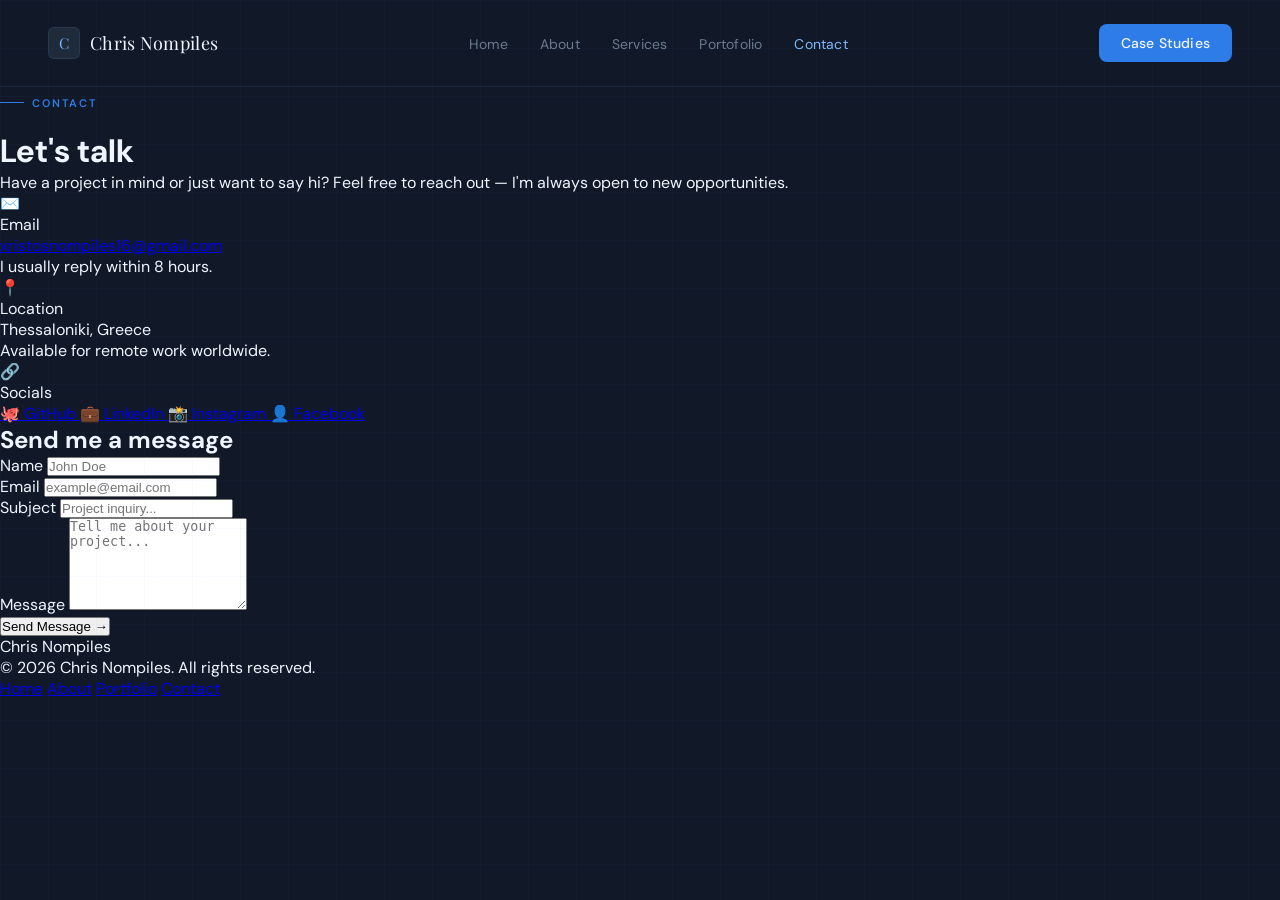
==== contact.html @ 43fa6426 "change div from info card to contact" ====
<!DOCTYPE html>
<html lang="en">
<head>
    <meta charset="UTF-8">
    <meta name="viewport" content="width=device-width, initial-scale=1.0">
    <title>Contact — Chris Nompiles</title>
    <link href="https://fonts.googleapis.com/css2?family=DM+Sans:wght@300;400;500;600&family=Playfair+Display:wght@700&display=swap" rel="stylesheet">
    <link rel="stylesheet" href="style.css">
    <link rel="stylesheet" href="contact.css">
</head>

<body>
    <!-- Navbar -->

    <nav>
        <div class="nav-logo">
            <div class="logo-mark">C</div>
            <span class="logo-text">Chris Nompiles</span>
        </div>
        <ul class="nav-links">
            <li><a href="index.html">Home</a></li>
            <li><a href="index.html#about">About</a></li>
            <li><a href="index.html#services">Services</a></li>
            <li><a href="index.html#portofolio">Portofolio</a></li>
            <li><a href="contact.html" class="active">Contact</a></li>
        </ul>
        <button class="nav-cta">Case Studies</button>
    </nav>

    <!-- Hero -->
    
    <div class="contact-hero">
        <div class="section-label">Contact</div>
        <h1>Let's <span>talk</span></h1>
        <p>Have a project in mind or just want to say hi? Feel free to reach out — I'm always open to new opportunities.</p>
    </div>

    <!-- Info Cards -->

    <div class="info-contact">
        <div class="info-icon">✉️</div>
        <div class="info-label">Email</div>
        <a href="mailto:xristosnompiles16@gmail.com" class="info-value">xristosnompiles16@gmail.com</a>
        <div class="info-sub">I usually reply within 8 hours.</div>
    </div>
    
    <div class="info-contact">
        <div class="info-icon">📍</div>
        <div class="info-label">Location</div>
        <div class="info-value" style="cursor: default;">Thessaloniki, Greece</div>
        <div class="info-sub">Available for remote work worldwide.</div>
    </div>

    <div class="info-contact">
            <div class="info-icon">🔗</div>
            <div class="info-label">Socials</div>
            <div class="socials-row">
                <a href="https://github.com/CNompiles" target="_blank" class="social-btn github">
                    <span class="social-icon">🐙</span>
                    <span class="social-label">GitHub</span>
                </a>
                <a href="https://www.linkedin.com/in/chris-nompiles/" target="_blank" class="social-btn linkedin">
                    <span class="social-icon">💼</span>
                    <span class="social-label">LinkedIn</span>
                </a>
                <a href="https://instagram.com/xristos_n21" target="_blank" class="social-btn instagram">
                    <span class="social-icon">📸</span>
                    <span class="social-label">Instagram</span>
                </a>
                <a href="https://www.facebook.com/profile.php?id=100079959027484" target="_blank" class="social-btn facebook">
                    <span class="social-icon">👤</span>
                    <span class="social-label">Facebook</span>
                </a>
            </div>
        </div>
    </div>

    <!-- Form -->
    
    <div class="contact-form-section">
        <h2>Send me a <span>message</span></h2>
        <form class="contact-form" action="https://formspree.io/f/xristosnompiles16@gmail.com" method="POST">
            <div class="form-row">
                <div class="form-group">
                    <label>Name</label>
                    <input type="text" name="name" placeholder="John Doe" required>
                </div>
                <div class="form-group">
                    <label>Email</label>
                    <input type="email" name="email" placeholder="example@email.com" required>
                </div>
            </div>
            <div class="form-group">
                <label>Subject</label>
                <input type="text" name="subject" placeholder="Project inquiry...">
            </div>
            <div class="form-group">
                <label>Message</label>
                <textarea name="message" rows="6" placeholder="Tell me about your project..." required></textarea>
            </div>
            <button type="submit" class="btn-submit">Send Message →</button>
        </form>
    </div>

    <!-- Footer -->

    <footer>
        <div class="footer-logo">Chris <span>Nompiles</span></div>
        <div class="footer-copy">© 2026 Chris Nompiles. All rights reserved.</div>
        <div class="footer-links">
            <a href="index.html">Home</a>
            <a href="index.html#about">About</a>
            <a href="index.html#portofolio">Portfolio</a>
            <a href="contact.html">Contact</a>
        </div>
    </footer>

    <!-- script js -->
    <script src="tawk.js"></script>
</body>
</html>
---- style.css ----
/* css variables */

:root {
    --bg-primary: #111827;
    --bg-secondary: #1F2A3A;
    --bg-card: #162032;
    --accent: #2E7CE8;
    --accent-light: #7CB9FF;
    --text-primary: #F0F6FF;
    --text-muted: #6B7A90;
    --text-mid: #A8BCCF;
}

/* reset and base */

*, *::before, *::after {
    margin: 0;
    padding: 0;
    box-sizing: border-box;
}

/* body */

body {
    background: var(--bg-primary);
    color: var(--text-primary);
    font-family: 'DM Sans', sans-serif;
    min-height: 100vh;
    overflow-x: hidden;
}

/*  Subtle grid background */

body::before {
    content: "";
    position: fixed;
    inset: 0;
    background-image: 
        linear-gradient(to right, rgba(46, 124, 232, 0.04) 1px, transparent 1px),
        linear-gradient(to bottom, rgba(46, 124, 232, 0.04) 1px, transparent 1px);
    background-size: 48px 48px;
    pointer-events: none;
    z-index: 0;
}

/* nav */

nav {
    position: relative;
    z-index: 10;
    display: flex;
    align-items: center;
    justify-content: space-between;
    padding: 24px 48px;
    border-bottom: 0.5px solid rgba(124, 185, 255, 0.1);
}

.nav-logo {
    display: flex;
    align-items: center;
    gap: 10px;
}

.logo-mark {
    width: 32px;
    height: 32px;
    background: var(--bg-secondary);
    border: 0.5px solid rgba(124, 185, 255, 0.1);
    border-radius: 6px;
    display: flex;
    align-items: center;
    justify-content: center;
    font-family: 'Playfair Display', serif;
    font-size: 15px;
    color: var(--accent-light);
}

.logo-text {
    font-family: 'Playfair Display', serif;
    font-size: 18px;
    color: var(--text-primary);
    letter-spacing: 0.3px;
}

.nav-links {
    display: flex;
    align-items: center;
    gap: 32px;
    list-style: none;
}

.nav-links a {
    text-decoration: none;
    font-size: 14px;
    color: var(--text-muted);
    transition: color 0.2;
    letter-spacing: 0.2px;
}

.nav-links a.active {color: var(--accent-light);}
.nav-links a:hover {color: var(--text-mid);}

.nav-cta {
    background: var(--accent);
    color: var(--text-primary);
    border: none;
    padding: 10px 22px;
    border-radius: 8px;
    font-family: 'DM Sans', sans-serif;
    font-size: 14px;
    font-weight: 500;
    cursor: pointer;
    transition: background 0.2s, transform 0.15s;
    letter-spacing: 0.2px;
}

.nav-cta:hover {
    background: #3E8CF5;
    transform: translateY(-1px);
}

/* hero */

.hero {
    position: relative;
    z-index: 1;
    display: grid;
    grid-template-columns: 1fr 1fr;
    align-items: center;
    min-height: calc(100vh - 80px);
    padding: 0 48px;
    gap: 40px;
}

 /* Glow blob behind avatar */

.hero::after {
    content: "";
    position: absolute;
    right: 10%;
    top: 50%;
    transform: translateY(-50%);
    width: 420px;
    height: 420px;
    background: radial-gradient(circle, rgba(46, 124, 232, 0.14) 0%, transparent 70%);
    pointer-events: none;
    border-radius: 50%;
}

.hero-left {
    padding: 60px 0;
}

/* hero tag */

.hero-tag {
    display: inline-flex;
    align-items: center;
    gap: 8px;
    padding: 6px 14px;
    background: rgba(46, 124, 232, 0.12);
    border: 0.5px solid rgba(124, 185, 255, 0.25);
    border-radius: 20px;
    font-size: 12px;
    color: var(--accent-light);
    letter-spacing: 0.3px;
    margin-bottom: 28px;
    animation: fadeUp 0.6s ease both;
}

.hero-tag::before {
    content: "";
    width: 6px;
    height: 6px;
    border-radius: 50%;
    background: var(--accent-light);
    box-shadow: 0 0 6px var(--accent-light);
    animation: pulse 1.5s ease infinite;
}

/* hero text */

.hero-greeting {
    font-size: 15px;
    color: var(--text-muted);
    margin-bottom: 8px;
    font-weight: 400;
    animation: fadeUp 0.6s 0.1s ease both;
}

.hero-name {
    font-family: 'Playfair Display', serif;
    font-size: clamp(42px, 5vw, 68px);
    font-weight: 700;
    line-height: 1.1;
    color: var(--text-primary);
    letter-spacing: -1px;
    margin-bottom: 18px;
    animation: fadeUp 0.6s 0.2s ease both;
}

.hero-name span {
    color: var(--accent-light);
}

.hero-role {
    display: flex;
    align-items: center;
    gap: 10px;
    font-size: 13px;
    font-weight: 600;
    letter-spacing: 1.5px;
    text-transform: uppercase;
    color: var(--accent);
    margin-bottom: 20px;
    animation: fadeUp 0.6s 0.3s ease both;
}

.role-divider {
    width: 1px;
    height: 14px;
    background: var(--accent);
    opacity: 0.5;
}

.hero-desc {
    font-size: 15px;
    line-height: 1.7;
    color: var(--text-mid);
    max-width: 400px;
    margin-bottom: 36px;
    animation: fadeUp 0.6s 0.35s ease both;
}

/* Buttons */

.hero-buttons {
    display: flex;
    align-items: center;
    gap: 16px;
    animation: fadeUp 0.6s 0.45s ease both;
}

.btn-primary {
    background: var(--accent);
    color: var(--text-primary);
    border: none;
    padding: 13px 28px;
    border-radius: 8px;
    font-family: 'DM Sans', sans-serif;
    font-size: 14px;
    font-weight: 500;
    cursor: pointer;
    transition: background 0.2s, transform 0.15s;
    letter-spacing: 0.2px;
}

.btn-primary:hover {
    background: #3E8CF5;
    transform: translateY(-1px);
}

.btn-secondary {
    background: transparent;
    color: var(--text-mid);
    border: 0.5px solid rgba(124, 185, 255, 0.2);
    padding: 13px 24px;
    border-radius: 8px;
    font-family: 'DM Sans', sans-serif;
    font-size: 14px;
    font-weight: 400;
    cursor: pointer;
    transition: background 0.2s, color 0.2s;
}

.btn-ghost {
    background: transparent;
    color: var(--text-mid);
    border: 0.5px solid rgba(124,185,255,0.2);
    padding: 13px 24px;
    border-radius: 8px;
    font-family: 'DM Sans', sans-serif;
    font-size: 14px;
    font-weight: 400;
    cursor: pointer;
    transition: border-color 0.2s, color 0.2s;
}


.btn-ghost:hover {
    background: rgba(124, 185, 255, 0.5);
    color: var(--text-primary);
}

/* stats */

.hero-stats {
    display: flex;
    gap: 28px;
    margin-top: 44px;
    padding-top: 28px;
    border-top: 0.5px solid rgba(124, 185, 255, 0.1);
    animation: fadeUp 0.6s 0.55s ease both;
}

.stat-item {
    display: flex;
    flex-direction: column;
    gap: 3px;
}

.stat-num {
    font-family: 'Playfair Display', serif;
    font-size: 26px;
    font-weight: 700;
    color: var(--text-primary);
}

.stat-label {
    font-size: 11px;
    color: var(--text-muted);
    letter-spacing: 0.5px;
}

/* Avatar card */

.hero-right {
    display: flex;
    justify-content: center;
    align-items: center;
    position: relative;
    z-index: 2;
    animation: fadeUp 0.7s 0.2s ease both;
}

.avatar-frame {
    position: relative;
    width: 340px;
    height: 380px;
}

.avatar-bg {
    position: absolute;
    inset: 0;
    background: var(--bg-card);
    border: 0.5px solid rgba(124, 185, 255, 0.15);
    border-radius: 20px;
}

.avatar-bg::before {
    content: '';
    position: absolute;
    top: -1px;
    left: 24px;
    right: 24px;
    height: 2px;
    background: linear-gradient(90deg, transparent, var(--accent), transparent);
    border-radius: 2px;
}

.avatar-placeholder {
    position: absolute;
    inset: 0;
    display: flex;
    flex-direction: column;
    align-items: center;
    justify-content: center;
    gap: 16px;
}

.avatar-circle {
    width: 120px;
    height: 120px;
    border-radius: 50%;
    background: linear-gradient(135deg, var(--bg-secondary), #253550);
    border: 2px solid rgba(124, 185, 255, 0.2);
    display: flex;
    align-items: center;
    justify-content: center;
    font-family: 'Playfair Display', serif;
    font-size: 36px;
    font-weight: 700;
    color: var(--accent-light);
}

.avatar-img {
    width: 200px;
    height: 260px;
    object-fit: cover;
    border-radius: 12px;
}

.avatar-label {
    font-size: 13px;
    color: var(--text-muted);
    font-style: italic;
}

/* Floating badges */

.badge-float {
    position: absolute;
    bottom: -16px;
    left: -20px;
    background: var(--bg-secondary);
    border: 0.5px solid rgba(124, 185, 255, 0.2);
    border-radius: 10px;
    padding: 10px 14px;
    display: flex;
    align-items: center;
    gap: 8px;
    box-shadow: 0 8px 24px rgba(0, 0, 0, 0.3);
}

.badge-icon {
    width: 30px;
    height: 30px;
    background: rgba(46, 124, 232, 0.15);
    border-radius: 6px;
    display: flex;
    align-items: center;
    justify-content: center;
    font-size: 14px;
}

.badge-text {
    display: flex;
    flex-direction: column;
    gap: 1px;
}

.badge-title {
    font-size: 12px;
    font-weight: 500;
    color: var(--text-primary);
}

.badge-sub {
    font-size: 10px;
    color: var(--text-muted);
}

.badge-float2 {
    position: absolute;
    top: 20px;
    right: -24px;
    background: var(--bg-secondary);
    border: 0.5px solid rgba(124, 185, 255, 0.2);
    border-radius: 10px;
    padding: 8px 12px;
    display: flex;
    align-items: center;
    gap: 6px;
    box-shadow: 0 8px 24px rgba(0, 0, 0, 0.3);
}

.dot-green {
    width: 7px;
    height: 7px;
    border-radius: 50%;
    background: #4ade80;
    box-shadow: 0 0 6px #4ade80;
}

.available-text {
    font-size: 11px;
    color: var(--text-mid);
}

/* Animations */

@keyframes fadeUp {
    from {
        opacity: 0;
        transform: translateY(16px);
}
    to {
        opacity: 1;
        transform: translateY(0);
    }
}

@keyframes pulse {
    0%, 100% { opacity: 1; }
    50%       { opacity: 0.4; }
}

/* About Section */

.about {
    position: relative;
    z-index: 1;
    padding: 100px 48px;
    display: grid;
    grid-template-columns: 1fr 1fr;
    gap: 80px;
    align-items: start;
    border-top: 0.5px solid rgba(124, 185, 255, 0.08);
}

.section-label {
    display: inline-flex;
    align-items: center;
    gap: 8px;
    font-size: 11px;
    font-weight: 600;
    letter-spacing: 2px;
    text-transform: uppercase;
    color: var(--accent);
    margin-bottom: 20px;
}

.section-label::before {
    content: "";
    width: 24px;
    height: 1px;
    background: var(--accent);
}

.about-left h2 {
    font-family: 'Playfair Display', serif;
    font-size: clamp(32px, 4vw, 48px);
    line-height: 1.15;
    letter-spacing: -0.5px;
    margin-bottom: 24px;
    color: var(--text-primary);
}

.about-left h2 span {
    color: var(--accent-light);
}

.about-left p {
    font-size: 15px;
    line-height: 1.8;
    color: var(--text-mid);
    margin-bottom: 16px;
    max-width: 460px;
}

.about-tags {
    display: flex;
    flex-wrap: wrap;
    gap: 8px;
    margin-top: 28px;
}

.tag {
    padding: 5px 12px;
    background: rgba(46, 124, 232, 0.1);
    border: 0.5px solid rgba(124, 185, 255, 0.2);
    border-radius: 20px;
    font-size: 12px;
    color: var(--accent-light);
    letter-spacing: 0.3px;
}

.skills-title {
    font-size: 13px;
    font-weight: 600;
    color: var(--text-primary);
    letter-spacing: 0.5px;
    margin-bottom: 20px;
    text-transform: uppercase;
}

.skill-group {
    margin-bottom: 28px;
}

.skill-group-label {
    font-size: 11px;
    color: var(--text-muted);
    letter-spacing: 1px;
    text-transform: uppercase;
    margin-bottom: 10px;
}

.skill-chips {
    display: flex;
    flex-wrap: wrap;
    gap: 8px;
}

.skill-chip {
    display: flex;
    align-items: center;
    gap: 6px;
    padding: 7px 13px;
    background: var(--bg-card);
    border: 0.5px solid rgba(124, 185, 255, 0.12);
    border-radius: 8px;
    font-size: 13px;
    color: var(--text-mid);
    font-weight: 500;
    transition: border-color 0.2s, color 0.2s;
}

.skill-chip:hover {
    border-color: rgba(124, 185, 255, 0.35);
    color: var(--text-primary);
}

.skill-dot {
    width: 5px;
    height: 5px;
    border-radius: 50%;
    background: var(--accent-light);
    opacity: 0.6;
}

/* Education card */

.edu-card {
    margin-top: 32px;
    padding: 18px 20px;
    background: var(--bg-card);
    border: 0.5px solid rgba(124, 185, 255, 0.15);
    border-radius: 12px;
    display: flex;
    gap: 16px;
    align-items: flex-start;
}

.edu-icon {
    width: 38px;
    height: 38px;
    background: rgba(46, 124, 232, 0.12);
    border-radius: 8px;
    display: flex;
    align-items: center;
    justify-content: center;
    font-size: 16px;
    flex-shrink: 0;
}

.edu-title {
    font-size: 14px;
    font-weight: 500;
    color: var(--text-primary);
    margin-bottom: 3px;
}

.edu-sub {
    font-size: 12px;
    color: var(--text-muted);
}

/* Portfolio Section */

.portofolio {
    position: relative;
    z-index: 1;
    padding: 100px 48px;
    border-top: 0.5px solid rgba(124, 185, 255, 0.08);
}

.portofolio-header {
    display: flex;
    align-items: flex-end;
    justify-content: space-between;
    margin-bottom: 48px;
}

.portofolio-header h2 {
    font-family: 'Playfair Display', serif;
    font-size: clamp(32px, 4vw, 48px);
    letter-spacing: -0.5px;
    line-height: 1.1;
}

.portofolio-header h2 span {
    color: var(--accent-light);
}

.portofolio-grid {
    display: grid;
    grid-template-columns: repeat(4, 1fr);
    gap: 20px;
}

/* Project Cards */

.project-card {
    background: var(--bg-card);
    border: 0.5px solid rgba(124, 185, 255, 0.12);
    border-radius: 16px;
    overflow: hidden;
    transition: transform 0.2s, box-shadow 0.2s;
    cursor: pointer;
}

.project-card:hover {
    border-color: rgba(124, 185, 255, 0.35);
    transform: translateY(-3px);
}

.project-thumb {
    height: 160px;
    position: relative;
    display: flex;
    align-items: center;
    justify-content: center;
}

.project-thumb.c1 { background: linear-gradient(135deg, #1a2a4a, #1e3a6a);}
.project-thumb.c2 { background: linear-gradient(135deg, #1a2a3a, #2a1a4a);}
.project-thumb.c3 { background: linear-gradient(135deg, #1a3a2a, #1a4a3a);}
.project-thumb.c4 { background: linear-gradient(135deg, #3a1a4a, #4a2a1a);}
.project-thumb.c5 { background: linear-gradient(135deg, #ac2c2c, #2e5eb0);}

.thumb-icon {
    font-size: 40px;
    opacity: 0.4;
}

.project-thumb-overlay {
    position: absolute;
    inset: 0;
    background: linear-gradient(to top, var(--bg-card), transparent);
}

.project-info {
    padding: 18px 20px;
}

.project-tags  {
    display: flex;
    gap: 6px;
    flex-wrap: wrap;
    margin-bottom: 10px;
}

.project-tag {
    font-size: 10px;
    padding: 2px 8px;
    background: rgba(46, 124, 232, 0.1);
    border: 0.5px solid rgba(124, 185, 255, 0.2);
    border-radius: 20px;
    color: var(--accent-light);
    letter-spacing: 0.3px;
}

.project-title {
    font-size: 16px;
    font-weight: 600;
    color: var(--text-primary);
    margin-bottom: 6px;
    letter-spacing: -0.2px;
}

.project-desc {
    font-size: 13px;
    color: var(--text-muted);
    line-height: 1.6;
    margin-bottom: 14px;
}

.project-links {
    display: flex;
    gap: 10px;
}

.project-link {
    font-size: 12px;
    color: var(--accent-light);
    text-decoration: none;
    font-weight: 500;
    display: flex;
    align-items: center;
    gap: 4px;
    transition: color 0.2s;
}

.project-link:hover {
    opacity: 0.7;
}

.project-link.secondary {
    color: var(--text-muted);
}
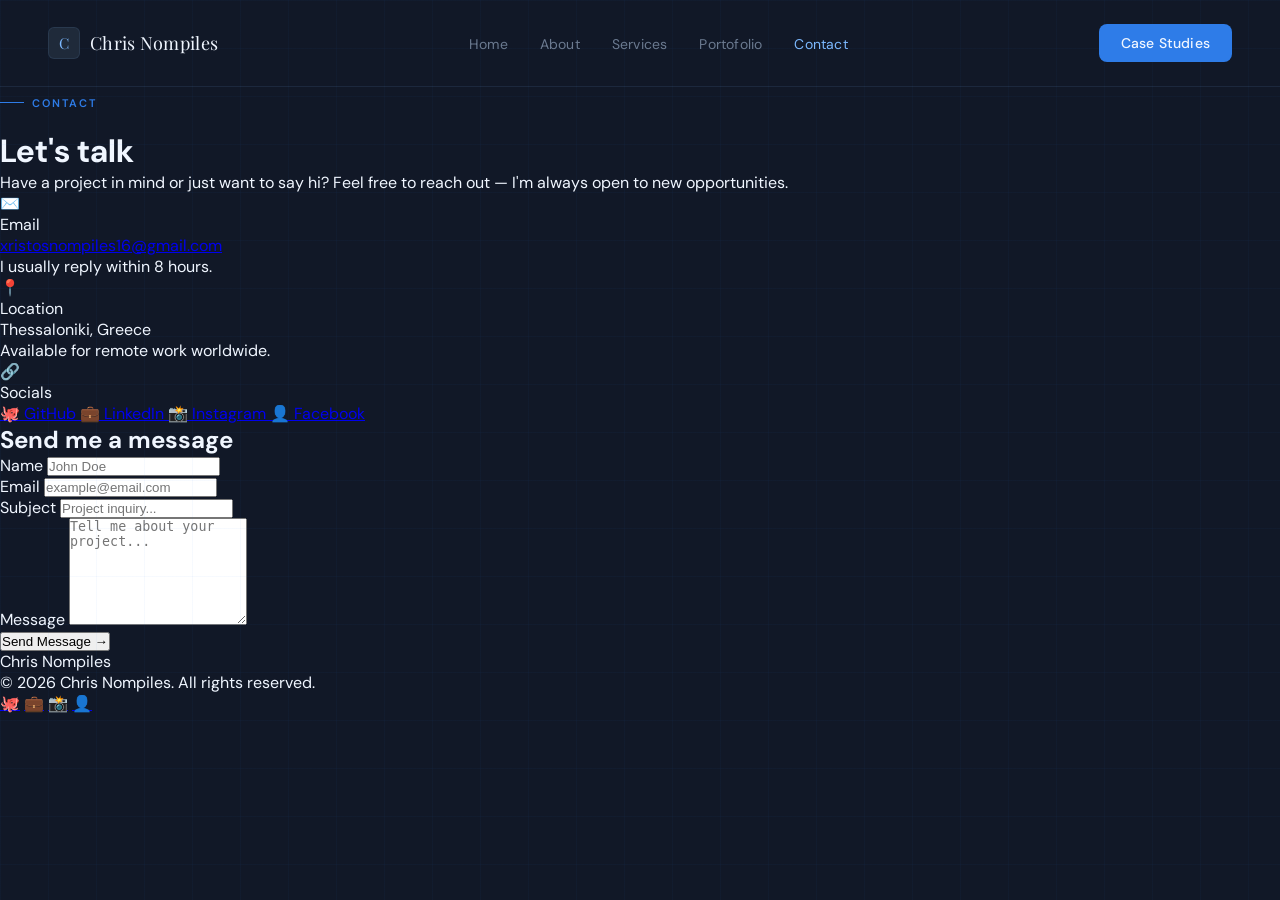
==== commit 137bbeeb: "change form and footer links" ====
--- a/contact.html
+++ b/contact.html
@@ -35,71 +35,76 @@
         <p>Have a project in mind or just want to say hi? Feel free to reach out — I'm always open to new opportunities.</p>
     </div>
 
-    <!-- Info Cards -->
+    <!-- Main: left info + right form -->
+    
+    <div class="contact-main">
 
-    <div class="info-contact">
-        <div class="info-icon">✉️</div>
-        <div class="info-label">Email</div>
-        <a href="mailto:xristosnompiles16@gmail.com" class="info-value">xristosnompiles16@gmail.com</a>
-        <div class="info-sub">I usually reply within 8 hours.</div>
-    </div>
-    
-    <div class="info-contact">
-        <div class="info-icon">📍</div>
-        <div class="info-label">Location</div>
-        <div class="info-value" style="cursor: default;">Thessaloniki, Greece</div>
-        <div class="info-sub">Available for remote work worldwide.</div>
-    </div>
+        <!-- Left -->
+        <div class="contact-left">
 
-    <div class="info-contact">
-            <div class="info-icon">🔗</div>
-            <div class="info-label">Socials</div>
-            <div class="socials-row">
-                <a href="https://github.com/CNompiles" target="_blank" class="social-btn github">
-                    <span class="social-icon">🐙</span>
-                    <span class="social-label">GitHub</span>
-                </a>
-                <a href="https://www.linkedin.com/in/chris-nompiles/" target="_blank" class="social-btn linkedin">
-                    <span class="social-icon">💼</span>
-                    <span class="social-label">LinkedIn</span>
-                </a>
-                <a href="https://instagram.com/xristos_n21" target="_blank" class="social-btn instagram">
-                    <span class="social-icon">📸</span>
-                    <span class="social-label">Instagram</span>
-                </a>
-                <a href="https://www.facebook.com/profile.php?id=100079959027484" target="_blank" class="social-btn facebook">
-                    <span class="social-icon">👤</span>
-                    <span class="social-label">Facebook</span>
-                </a>
+            <div class="info-card">
+                <div class="info-icon">✉️</div>
+                <div class="info-label">Email</div>
+                <a href="mailto:xristosnompiles16@gmail.com" class="info-value">xristosnompiles16@gmail.com</a>
+                <div class="info-sub">I usually reply within 8 hours.</div>
+            </div>
+
+            <div class="info-card">
+                <div class="info-icon">📍</div>
+                <div class="info-label">Location</div>
+                <div class="info-value" style="cursor: default;">Thessaloniki, Greece</div>
+                <div class="info-sub">Available for remote work worldwide.</div>
+            </div>
+
+            <div class="info-card">
+                <div class="info-icon">🔗</div>
+                <div class="info-label">Socials</div>
+                <div class="socials-row">
+                    <a href="https://github.com/CNompiles" target="_blank" class="social-btn github">
+                        <span class="social-icon">🐙</span>
+                        <span class="social-label">GitHub</span>
+                    </a>
+                    <a href="https://www.linkedin.com/in/chris-nompiles/" target="_blank" class="social-btn linkedin">
+                        <span class="social-icon">💼</span>
+                        <span class="social-label">LinkedIn</span>
+                    </a>
+                    <a href="https://instagram.com/xristos_n21" target="_blank" class="social-btn instagram">
+                        <span class="social-icon">📸</span>
+                        <span class="social-label">Instagram</span>
+                    </a>
+                    <a href="https://www.facebook.com/profile.php?id=100079959027484" target="_blank" class="social-btn facebook">
+                        <span class="social-icon">👤</span>
+                        <span class="social-label">Facebook</span>
+                    </a>
+                </div>
             </div>
         </div>
-    </div>
 
-    <!-- Form -->
-    
-    <div class="contact-form-section">
-        <h2>Send me a <span>message</span></h2>
-        <form class="contact-form" action="https://formspree.io/f/xristosnompiles16@gmail.com" method="POST">
-            <div class="form-row">
-                <div class="form-group">
-                    <label>Name</label>
-                    <input type="text" name="name" placeholder="John Doe" required>
+        <!-- Right -->
+        <div class="contact-right">
+            <h2>Send me a <span>message</span></h2>
+            <form class="contact-form" action="https://formspree.io/f/xristosnompiles16@gmail.com" method="POST">
+                <div class="form-row">
+                    <div class="form-group">
+                        <label>Name</label>
+                        <input type="text" name="name" placeholder="John Doe" required>
+                    </div>
+                    <div class="form-group">
+                        <label>Email</label>
+                        <input type="email" name="email" placeholder="example@email.com" required>
+                    </div>
                 </div>
                 <div class="form-group">
-                    <label>Email</label>
-                    <input type="email" name="email" placeholder="example@email.com" required>
+                    <label>Subject</label>
+                    <input type="text" name="subject" placeholder="Project inquiry...">
                 </div>
-            </div>
-            <div class="form-group">
-                <label>Subject</label>
-                <input type="text" name="subject" placeholder="Project inquiry...">
-            </div>
-            <div class="form-group">
-                <label>Message</label>
-                <textarea name="message" rows="6" placeholder="Tell me about your project..." required></textarea>
-            </div>
-            <button type="submit" class="btn-submit">Send Message →</button>
-        </form>
+                <div class="form-group">
+                    <label>Message</label>
+                    <textarea name="message" rows="7" placeholder="Tell me about your project..." required></textarea>
+                </div>
+                <button type="submit" class="btn-submit">Send Message →</button>
+            </form>
+        </div>
     </div>
 
     <!-- Footer -->
@@ -107,11 +112,11 @@
     <footer>
         <div class="footer-logo">Chris <span>Nompiles</span></div>
         <div class="footer-copy">© 2026 Chris Nompiles. All rights reserved.</div>
-        <div class="footer-links">
-            <a href="index.html">Home</a>
-            <a href="index.html#about">About</a>
-            <a href="index.html#portofolio">Portfolio</a>
-            <a href="contact.html">Contact</a>
+        <div class="footer-socials">
+            <a href="https://github.com/CNompiles" target="_blank" class="footer-social-btn github">🐙</a>
+            <a href="https://www.linkedin.com/in/chris-nompiles/" target="_blank" class="footer-social-btn linkedin">💼</a>
+            <a href="https://instagram.com/xristos_n21" target="_blank" class="footer-social-btn instagram">📸</a>
+            <a href="https://www.facebook.com/profile.php?id=100079959027484" target="_blank" class="footer-social-btn facebook">👤</a>
         </div>
     </footer>
 
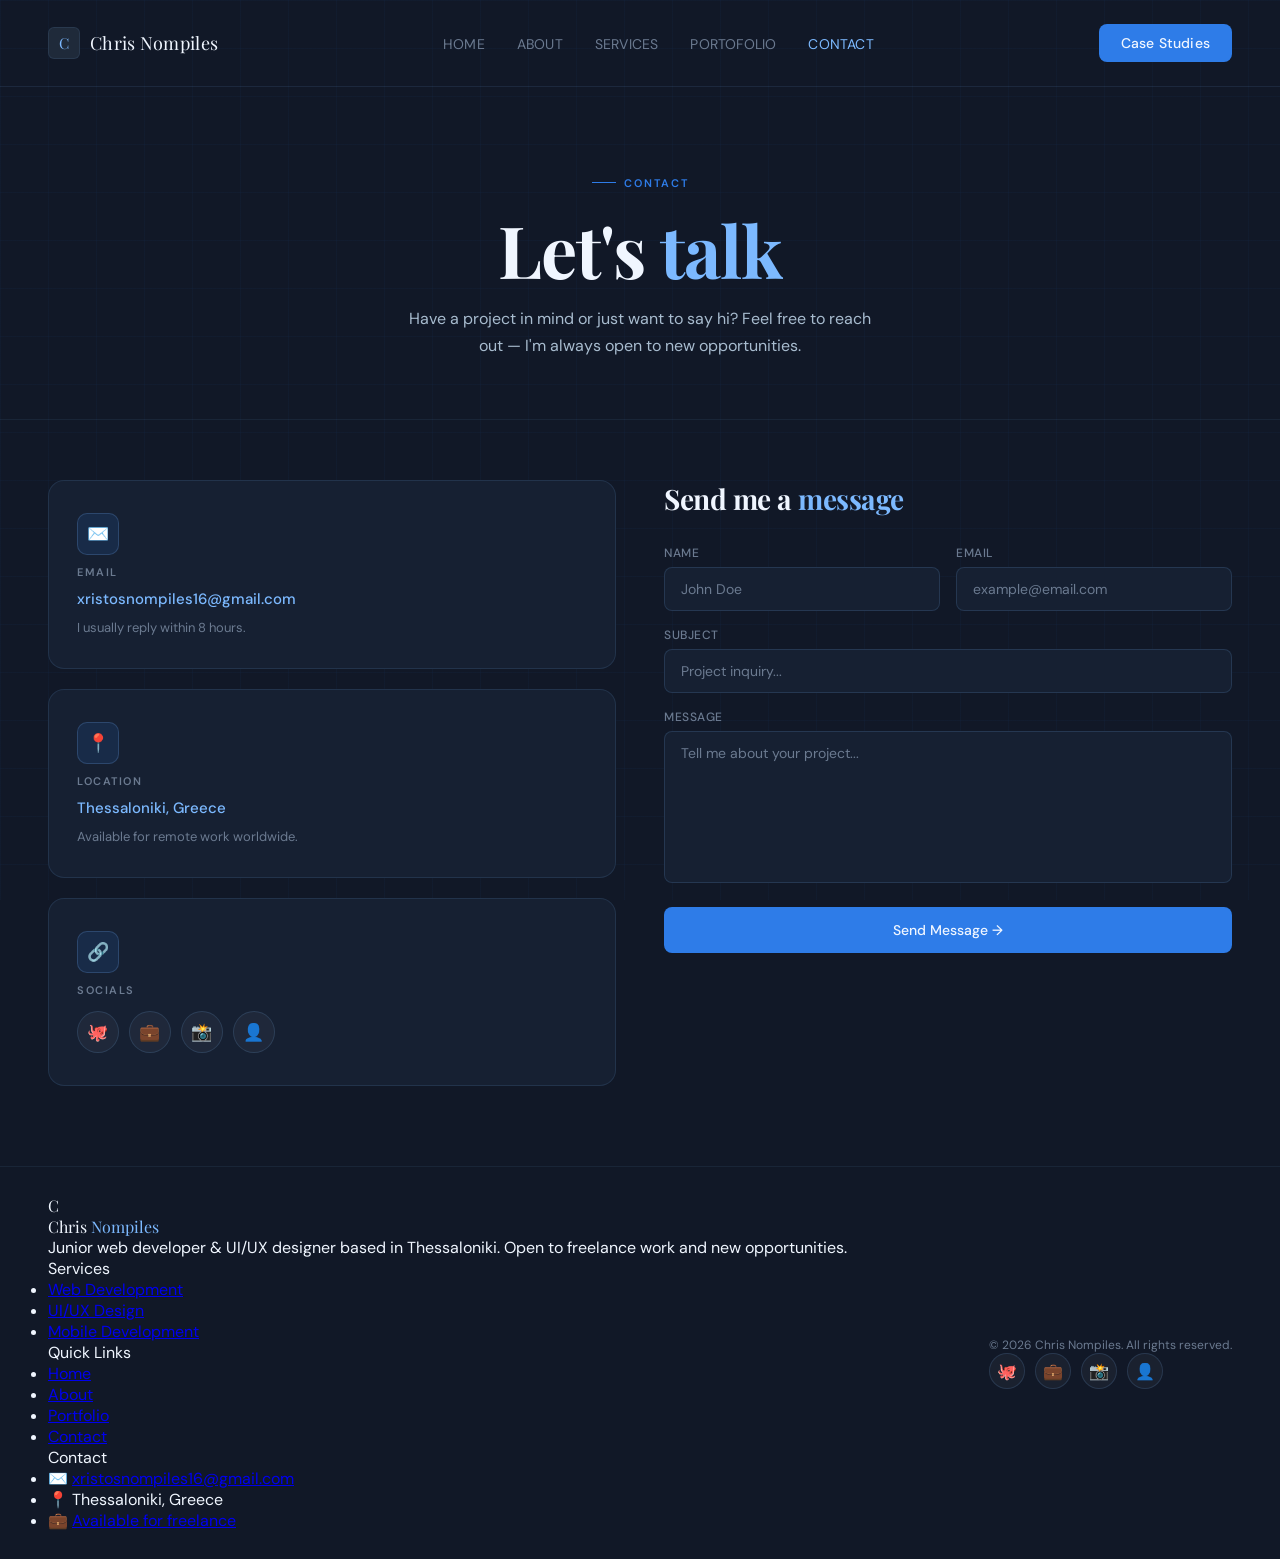
==== commit 2456ec18: "fix some syntax words" ====
--- a/contact.html
+++ b/contact.html
@@ -18,11 +18,11 @@
             <span class="logo-text">Chris Nompiles</span>
         </div>
         <ul class="nav-links">
-            <li><a href="index.html">Home</a></li>
-            <li><a href="index.html#about">About</a></li>
-            <li><a href="index.html#services">Services</a></li>
-            <li><a href="index.html#portofolio">Portofolio</a></li>
-            <li><a href="contact.html" class="active">Contact</a></li>
+            <li><a href="index.html">HOME</a></li>
+            <li><a href="index.html#about">ABOUT</a></li>
+            <li><a href="index.html#services">SERVICES</a></li>
+            <li><a href="index.html#portofolio">PORTOFOLIO</a></li>
+            <li><a href="contact.html" class="active">CONTACT</a></li>
         </ul>
         <button class="nav-cta">Case Studies</button>
     </nav>
@@ -30,7 +30,7 @@
     <!-- Hero -->
     
     <div class="contact-hero">
-        <div class="section-label">Contact</div>
+        <div class="section-label">CONTACT</div>
         <h1>Let's <span>talk</span></h1>
         <p>Have a project in mind or just want to say hi? Feel free to reach out — I'm always open to new opportunities.</p>
     </div>
@@ -108,19 +108,81 @@
     </div>
 
     <!-- Footer -->
+    
+    <footer class="site-footer">
+        <div class="footer-top">
 
-    <footer>
-        <div class="footer-logo">Chris <span>Nompiles</span></div>
-        <div class="footer-copy">© 2026 Chris Nompiles. All rights reserved.</div>
-        <div class="footer-socials">
-            <a href="https://github.com/CNompiles" target="_blank" class="footer-social-btn github">🐙</a>
-            <a href="https://www.linkedin.com/in/chris-nompiles/" target="_blank" class="footer-social-btn linkedin">💼</a>
-            <a href="https://instagram.com/xristos_n21" target="_blank" class="footer-social-btn instagram">📸</a>
-            <a href="https://www.facebook.com/profile.php?id=100079959027484" target="_blank" class="footer-social-btn facebook">👤</a>
+            <!-- Column 1: Brand -->
+            
+            <div class="footer-brand">
+                <div class="footer-logo">
+                    <div class="footer-logo-mark">C</div>
+                    Chris <span>Nompiles</span>
+                </div>
+                <p class="footer-desc">Junior web developer & UI/UX designer based in Thessaloniki. Open to freelance work and new opportunities.</p>
+                <div class="footer-accent-line"></div>
+            </div>
+
+            <!-- Column 2: Services -->
+            
+            <div>
+                <div class="footer-col-title">Services</div>
+                <ul class="footer-links-list">
+                    <li><a href="index.html#services">Web Development</a></li>
+                    <li><a href="index.html#services">UI/UX Design</a></li>
+                    <li><a href="index.html#services">Mobile Development</a></li>
+                </ul>
+            </div>
+
+            <!-- Column 3: Quick Links -->
+            
+            <div>
+                <div class="footer-col-title">Quick Links</div>
+                <ul class="footer-links-list">
+                    <li><a href="index.html">Home</a></li>
+                    <li><a href="index.html#about">About</a></li>
+                    <li><a href="index.html#portofolio">Portfolio</a></li>
+                    <li><a href="contact.html">Contact</a></li>
+                </ul>
+            </div>
+
+            <!-- Column 4: Contact -->
+            
+            <div>
+                <div class="footer-col-title">Contact</div>
+                <ul class="footer-contact-list">
+                    <li>
+                        <span class="contact-icon">✉️</span>
+                        <a href="mailto:xristosnompiles16@gmail.com">xristosnompiles16@gmail.com</a>
+                    </li>
+                    <li>
+                        <span class="contact-icon">📍</span>
+                        <span>Thessaloniki, Greece</span>
+                    </li>
+                    <li>
+                        <span class="contact-icon">💼</span>
+                        <a href="contact.html">Available for freelance</a>
+                    </li>
+                </ul>
+            </div>
+
+        </div>
+
+        <!-- Bottom -->
+        
+        <div class="footer-bottom">
+            <div class="footer-copy">© 2026 Chris Nompiles. All rights reserved.</div>
+            <div class="footer-socials">
+                <a href="https://github.com/CNompiles" target="_blank" class="footer-social-btn github">🐙</a>
+                <a href="https://www.linkedin.com/in/chris-nompiles/" target="_blank" class="footer-social-btn linkedin">💼</a>
+                <a href="https://instagram.com/xristos_n21" target="_blank" class="footer-social-btn instagram">📸</a>
+                <a href="https://www.facebook.com/profile.php?id=100079959027484" target="_blank" class="footer-social-btn facebook">👤</a>
+            </div>
         </div>
     </footer>
 
     <!-- script js -->
+    
     <script src="tawk.js"></script>
 </body>
 </html>
--- a/contact.css
+++ b/contact.css
@@ -0,0 +1,358 @@
+/* CONTACT PAGE */
+
+.contact-hero {
+    position: relative;
+    z-index: 1;
+    text-align: center;
+    padding: 80px 48px 60px;
+    border-bottom: 0.5px solid rgba(124, 185, 255, 0.08);
+}
+
+.contact-hero h1 {
+    font-family: 'Playfair Display', serif;
+    font-size: clamp(40px, 6vw, 72px);
+    letter-spacing: -1px;
+    line-height: 1.1;
+    margin-bottom: 16px;
+}
+
+.contact-hero h1 span {
+    color: var(--accent-light);
+}
+
+.contact-hero p {
+    font-size: 16px;
+    color: var(--text-mid);
+    max-width: 480px;
+    margin: 0 auto;
+    line-height: 1.7;
+}
+
+/* main layout- 2 columns */
+
+.contact-main {
+    position: relative;
+    z-index: 1;
+    display: grid;
+    grid-template-columns: 1fr 1fr;
+    gap: 48px;
+    padding: 60px 48px 80px;
+}
+
+/* Left - Info Cards */
+
+.contact-left {
+    display: flex;
+    flex-direction: column;
+    gap: 20px;
+}
+
+.info-card {
+    background: var(--bg-card);
+    border: 0.5px solid rgba(124, 185, 255, 0.12);
+    border-radius: 16px;
+    padding: 32px 28px;
+    display: flex;
+    flex-direction: column;
+    gap: 10px;
+    transition: border-color 0.2s, transform 0.2s;
+}
+
+.info-card:hover {
+    border-color: rgba(124, 185, 255, 0.3);
+    transform: translateY(-2px);
+}
+
+.info-icon {
+    width: 42px;
+    height: 42px;
+    background: rgba(46, 124, 232, 0.12);
+    border: 0.5px solid rgba(124, 185, 255, 0.2);
+    border-radius: 10px;
+    display: flex;
+    align-items: center;
+    justify-content: center;
+    font-size: 18px;
+}
+
+.info-label {
+    font-size: 11px;
+    font-weight: 600;
+    letter-spacing: 1.5px;
+    text-transform: uppercase;
+    color: var(--text-muted);
+}
+
+.info-value {
+    font-size: 15px;
+    color: var(--accent-light);
+    font-weight: 500;
+    text-decoration: none;
+}
+
+.info-value:hover {
+    text-decoration: underline;
+}
+
+.info-sub {
+    font-size: 13px;
+    color: var(--text-muted);
+}
+
+/* Social buttons — expand on hover */
+
+.socials-row {
+    display: flex;
+    flex-direction: row;
+    gap: 10px;
+    flex-wrap: wrap;
+    margin-top: 4px;
+}
+
+.social-btn {
+    position: relative;
+    display: flex;
+    align-items: center;
+    justify-content: flex-start;
+    height: 42px;
+    width: 42px;
+    padding: 0 12px;
+    border-radius: 50px;
+    text-decoration: none;
+    background: rgba(255, 255, 255, 0.04);
+    border: 0.5px solid rgba(124, 185, 255, 0.15);
+    color: var(--text-mid);
+    overflow: hidden;
+    transition: all 0.4s cubic-bezier(0.175, 0.885, 0.32, 1.275);
+    white-space: nowrap;
+}
+
+.social-btn:hover { width: 130px; color: #fff; }
+.social-btn.github:hover   { background: #24292e; border-color: #555; }
+.social-btn.linkedin:hover { background: #0077b5; border-color: #0077b5; }
+.social-btn.instagram:hover { background: linear-gradient(45deg, #f09433, #e6683c, #dc2743, #cc2366, #bc1888); border-color: #e6683c; }
+.social-btn.facebook:hover { background: #1877f2; border-color: #1877f2; }
+
+.social-icon {
+    font-size: 17px;
+    flex-shrink: 0;
+    margin: -3px;
+}
+
+.social-label {
+    font-size: 12px;
+    font-weight: 500;
+    margin-left: 8px;
+    opacity: 0;
+    transition: opacity 0.2s 0.1s;
+    white-space: nowrap;
+}
+
+.social-btn:hover .social-label {
+    opacity: 1;
+}
+
+/* Right - Form */
+
+.contact-right h2 {
+    font-family: 'Playfair Display', serif;
+    font-size: 28px;
+    margin-bottom: 28px;
+    letter-spacing: -0.5px;
+}
+
+.contact-right h2 span {
+    color: var(--accent-light);
+}
+
+.contact-form {
+    display: flex;
+    flex-direction: column;
+    gap: 16px;
+}
+
+.form-row {
+    display: grid;
+    grid-template-columns: 1fr 1fr;
+    gap: 16px;
+}
+
+.form-group {
+    display: flex;
+    flex-direction: column;
+    gap: 6px;
+}
+
+.form-group label {
+    font-size: 12px;
+    font-weight: 500;
+    color: var(--text-muted);
+    letter-spacing: 0.5px;
+    text-transform: uppercase;
+}
+
+.form-group input,
+.form-group textarea {
+    background: var(--bg-card);
+    border: 0.5px solid rgba(124, 185, 255, 0.15);
+    border-radius: 8px;
+    padding: 12px 16px;
+    font-family: 'DM Sans', sans-serif;
+    font-size: 14px;
+    color: var(--text-primary);
+    outline: none;
+    transition: border-color 0.2s;
+    resize: none;
+}
+
+.form-group input::placeholder,
+.form-group textarea::placeholder {
+    color: var(--text-muted);
+}
+
+.form-group input:focus,
+.form-group textarea:focus {
+    border-color: rgba(124, 185, 255, 0.4);
+}
+
+.btn-submit {
+    background: var(--accent);
+    color: var(--text-primary);
+    border: none;
+    padding: 14px 28px;
+    border-radius: 8px;
+    font-family: 'DM Sans', sans-serif;
+    font-size: 14px;
+    font-weight: 500;
+    cursor: pointer;
+    transition: background 0.2s, transform 0.15s;
+    width: 100%;
+    margin-top: 8px;
+}
+
+.btn-submit:hover {
+    background: #3E8CF5;
+    transform: translateY(-1px);
+}
+
+/* Footer */
+
+footer {
+    position: relative;
+    z-index: 1;
+    padding: 28px 48px;
+    border-top: 0.5px solid rgba(124, 185, 255, 0.08);
+    display: flex;
+    align-items: center;
+    justify-content: space-between;
+}
+
+.footer-logo {
+    font-family: 'Playfair Display', serif;
+    font-size: 16px;
+    color: var(--text-primary);
+}
+
+.footer-logo span {
+    color: var(--accent-light);
+}
+
+.footer-copy {
+    font-size: 12px;
+    color: var(--text-muted);
+}
+
+/* Footer socials - icon only */
+
+.footer-socials {
+    display: flex;
+    gap: 10px;
+    margin-right: 50px;
+}
+
+.footer-social-btn {
+    width: 36px;
+    height: 36px;
+    border-radius: 50px;
+    display: flex;
+    align-items: center;
+    justify-content: center;
+    text-decoration: none;
+    background: rgba(255, 255, 255, 0.04);
+    border: 0.5px solid rgba(124, 185, 255, 0.15);
+    font-size: 16px;
+    transition: background 0.2s, border-color 0.2s transform 0.15s;
+}
+
+.footer-social-btn:hover {
+    transform: translateY(-2px);
+}
+
+.footer-social-btn.github:hover   { background: #24292e; border-color: #555; }
+.footer-social-btn.linkedin:hover { background: #0077b5; border-color: #0077b5; }
+.footer-social-btn.instagram:hover { background: linear-gradient(45deg, #f09433, #e6683c, #dc2743); border-color: #e6683c; }
+.footer-social-btn.facebook:hover { background: #1877f2; border-color: #1877f2; }
+
+/* Responsive */
+
+/* medium screens 768px to 1024px */
+
+@media (max-width: 1024px) {
+    .contact-main {
+        grid-template-columns: 1fr;
+        gap: 40px;
+        padding: 48px 32px 60px;
+    }
+
+    .contact-hero {
+        padding: 60px 32px 40px;
+    }
+
+    footer {
+        padding: 20px 32px;
+    }
+}
+
+/* Small screens (below 768px) (mobile) */
+
+@media (max-width: 768px) {
+
+    nav {
+        padding: 16px 20px;
+        flex-wrap: wrap;
+        gap: 12px;
+    }
+
+    .nav-links {
+        display: none;
+    }
+
+    .nav-logo {
+        flex: 1;
+    }
+
+    .contact-hero {
+        padding: 48px 20px 32px;
+    }
+
+    .contact-main {
+        padding: 32px 20px 48px;
+        gap: 32px;
+    }
+
+    .form-row {
+        grid-template-columns: 1fr;
+    }
+
+    footer {
+        flex-direction: column;
+        gap: 16px;
+        text-align: center;
+        padding: 24px 20px;
+    }
+
+    .footer-socials {
+        margin-right: 0;
+        justify-content: center;
+    }
+}
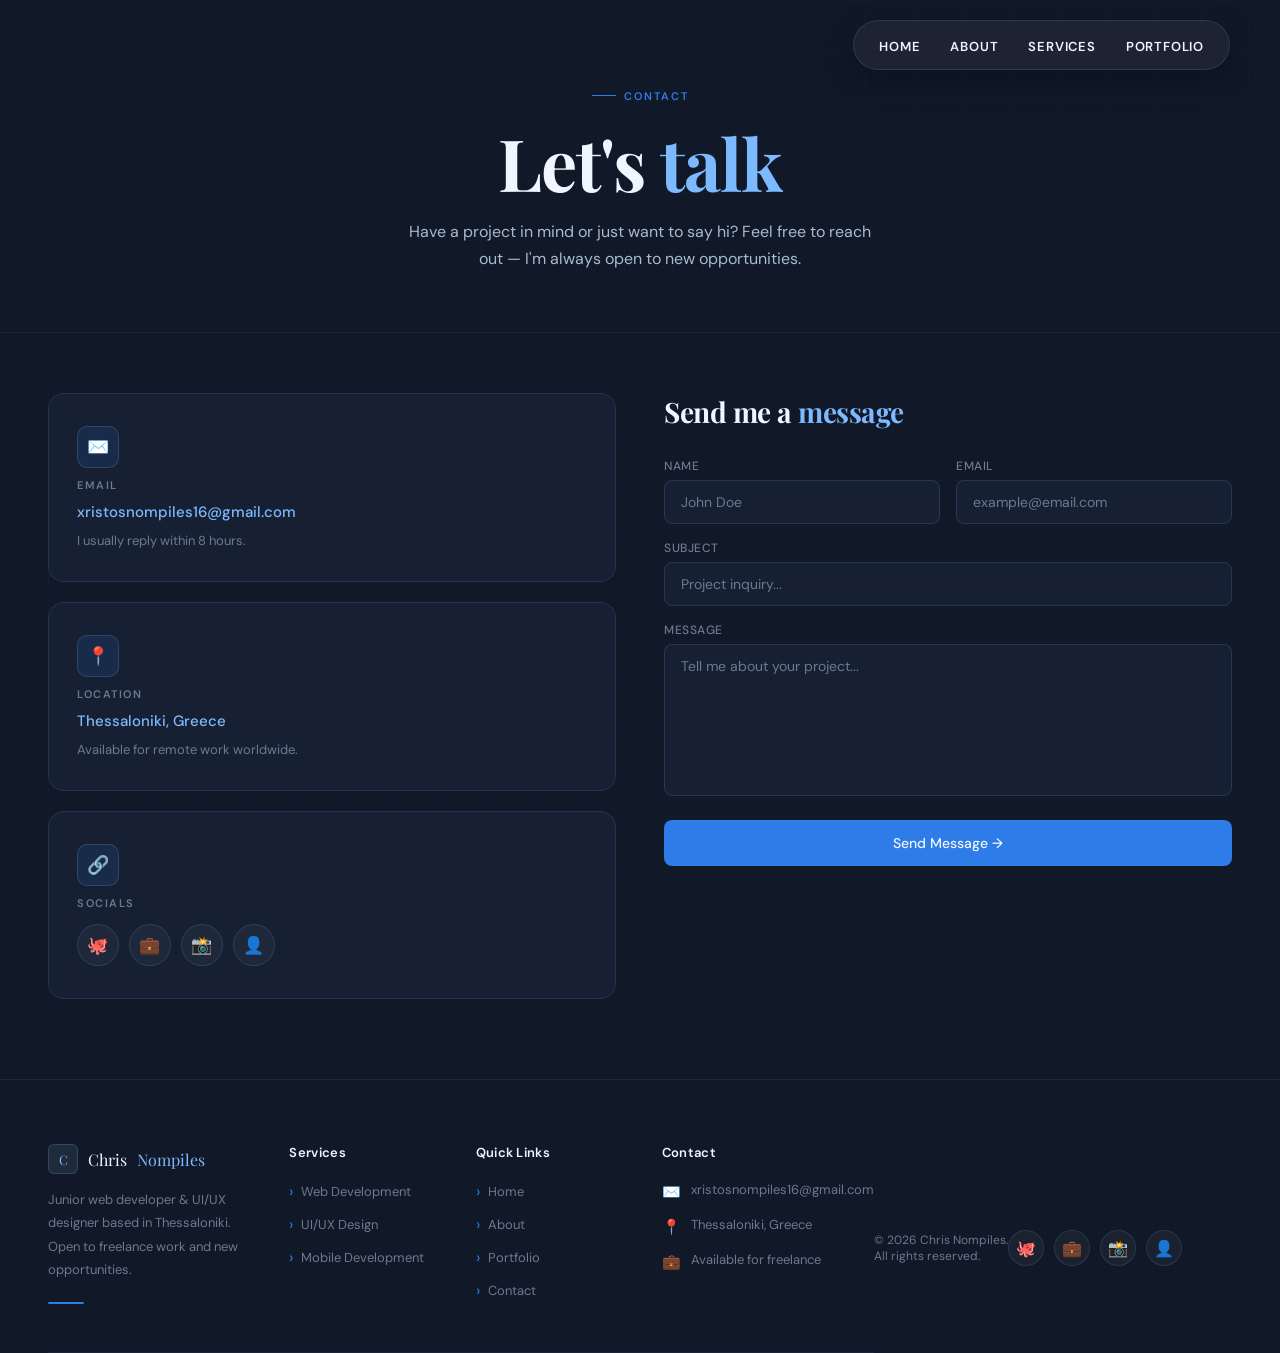
==== commit d34324e5: "fix nav in style ribbit burger and correction syntax portfolio" ====
--- a/contact.html
+++ b/contact.html
@@ -12,19 +12,16 @@
 <body>
     <!-- Navbar -->
 
-    <nav>
-        <div class="nav-logo">
-            <div class="logo-mark">C</div>
-            <span class="logo-text">Chris Nompiles</span>
+    <nav class="ribbit-nav" id="ribbitNav">
+        <div class="nav-trigger" id="navTrigger">
+            <span class="burger-bar"></span>
         </div>
         <ul class="nav-links">
             <li><a href="index.html">HOME</a></li>
             <li><a href="index.html#about">ABOUT</a></li>
             <li><a href="index.html#services">SERVICES</a></li>
-            <li><a href="index.html#portofolio">PORTOFOLIO</a></li>
-            <li><a href="contact.html" class="active">CONTACT</a></li>
+            <li><a href="index.html#portfolio">PORTFOLIO</a></li>
         </ul>
-        <button class="nav-cta">Case Studies</button>
     </nav>
 
     <!-- Hero -->
@@ -141,7 +138,7 @@
                 <ul class="footer-links-list">
                     <li><a href="index.html">Home</a></li>
                     <li><a href="index.html#about">About</a></li>
-                    <li><a href="index.html#portofolio">Portfolio</a></li>
+                    <li><a href="index.html#portfolio">Portfolio</a></li>
                     <li><a href="contact.html">Contact</a></li>
                 </ul>
             </div>
@@ -183,6 +180,7 @@
 
     <!-- script js -->
     
+    <script src="main.js"></script>
     <script src="tawk.js"></script>
 </body>
 </html>
--- a/style.css
+++ b/style.css
@@ -29,94 +29,171 @@
     overflow-x: hidden;
 }
 
-/*  Subtle grid background */
+/* Sub grid background */
 
 body::before {
     content: "";
     position: fixed;
     inset: 0;
-    background-image: 
-        linear-gradient(to right, rgba(46, 124, 232, 0.04) 1px, transparent 1px),
-        linear-gradient(to bottom, rgba(46, 124, 232, 0.04) 1px, transparent 1px);
+    background-image: linear-gradient(to right, rgba(46, 124, 232, 0.04) 1px, transparent 1px), linear-gradient(to bottom, rgba(46, 124, 232, 0.04) 1px, transparent 1px);
     background-size: 48px 48px;
     pointer-events: none;
     z-index: 0;
 }
 
-/* nav */
-
-nav {
+/* Ribbit style navigation */
+
+.ribbit-nav {
+    position: fixed;
+    top: 20px;
+    left: auto;
+    right: 50px;
+    height: 60px;
+    z-index: 9999;
+    background: rgba(255, 255, 255, 0.05);
+    border: 1px solid rgba(124, 185, 255, 0.15);
+    border-radius: 30px;
+    height: 50px;
+    display: flex;
+    align-items: center;
+    justify-content: center;
+    padding: 0 25px;
+    box-shadow: 0 10px 30px rgba(0, 0, 0, 0.25);
+    max-width: 600px;
+    overflow: hidden;
+    transition: all 0.6s cubic-bezier(0.25, 1, 0.5, 1);
+}
+
+/* The Burger icon that only appears on the scroll */
+
+.nav-trigger {
+    width: 0;
+    opacity: 0;
+    display: flex;
+    align-items: center;
+    justify-content: center;
+    cursor: pointer;
+    transition: width 0.3s ease, opacity 0.2s ease;
+}
+
+.ribbit-nav .nav-links {
+    display: flex;
+    gap: 30px;
+    list-style: none;
+    margin: 0;
+    padding: 0;
+    opacity: 1;
+    visibility: visible;
+    transition: opacity 0.3s ease, visibility 0.3s ease;
+}
+
+.ribbit-nav:not(.scrolled) .nav-trigger {
+    display: none;
+}
+
+.ribbit-nav .nav-links a {
+    text-decoration: none;
+    color: var(--text-primary);
+    font-size: 13px;
+    font-weight: 600;
+    letter-spacing: 0.8px;
+    transition: color 0.2s ease;
+}
+
+.ribbit-nav .nav-links a:hover {
+    color: var(--accent-light);
+}
+
+/* Scroll status, Transform into a Ball */
+
+.ribbit-nav.scrolled {
+    left: calc(100% - 110px);
+    right: 50px;
+    width: 60px;
+    height: 60px;
+    border-radius: 50%;
+    padding: 0;
+    justify-content: center;
+    background: #000;
+}
+
+.ribbit-nav.scrolled .nav-links {
+    opacity: 0;
+    visibility: hidden;
+    position: absolute; /* Για να μην επηρεάζουν το μέγεθος της μπάλας */
+    pointer-events: none;
+}
+
+.ribbit-nav.scrolled .nav-trigger {
+    width: 50px;
+    height: 50px;
+    opacity: 1;
+}
+
+.ribbit-nav.scrolled:hover,
+.ribbit-nav.scrolled.js-open {
+    left: calc(100% - 450px); /* Ανοίγει προς τα αριστερά, μένοντας στη δεξιά πλευρά */
+    width: 400px; /* Το πλάτος που θέλεις να έχει όταν είναι ανοιχτό */
+    right: 50px;
+    border-radius: 30px;
+    padding: 0 30px;
+}
+
+.ribbit-nav.scrolled:hover .nav-links,
+.ribbit-nav.scrolled.js-open .nav-links {
+    opacity: 1;
+    visibility: visible;
+    pointer-events: auto;
     position: relative;
-    z-index: 10;
-    display: flex;
-    align-items: center;
-    justify-content: space-between;
-    padding: 24px 48px;
-    border-bottom: 0.5px solid rgba(124, 185, 255, 0.1);
-}
-
-.nav-logo {
-    display: flex;
-    align-items: center;
-    gap: 10px;
-}
-
-.logo-mark {
-    width: 32px;
-    height: 32px;
-    background: var(--bg-secondary);
-    border: 0.5px solid rgba(124, 185, 255, 0.1);
-    border-radius: 6px;
-    display: flex;
-    align-items: center;
-    justify-content: center;
-    font-family: 'Playfair Display', serif;
-    font-size: 15px;
-    color: var(--accent-light);
-}
-
-.logo-text {
-    font-family: 'Playfair Display', serif;
-    font-size: 18px;
-    color: var(--text-primary);
-    letter-spacing: 0.3px;
-}
-
-.nav-links {
-    display: flex;
-    align-items: center;
-    gap: 32px;
-    list-style: none;
-}
-
-.nav-links a {
-    text-decoration: none;
-    font-size: 14px;
-    color: var(--text-muted);
-    transition: color 0.2;
-    letter-spacing: 0.2px;
-}
-
-.nav-links a.active {color: var(--accent-light);}
-.nav-links a:hover {color: var(--text-mid);}
-
-.nav-cta {
+    /* Μικρή καθυστέρηση για να προλάβει να μεγαλώσει η μπάρα */
+    transition: opacity 0.4s ease 0.2s, visibility 0.4s ease 0.2s; 
+}
+
+/* Hide burger when menu is open */
+
+.ribbit-nav.scrolled.js-open .nav-trigger,
+.ribbit-nav.scrolled:hover .nav-trigger {
+    width: 0;
+    opacity: 0;
+    visibility: hidden;
+}
+
+.burger-bar {
+    width: 18px;
+    height: 2px;
+    background: var(--text-primary);
+    position: relative;
+}
+
+.burger-bar::before, .burger-bar::after {
+    content: '';
+    position: absolute;
+    width: 18px;
+    height: 2px;
+    background: var(--text-primary);
+}
+.burger-bar::before { top: -6px; }
+.burger-bar::after { top: 6px; }
+
+/* Typewritter cursor */
+
+.typewriter-text {
+    color: var(--accent);
+}
+
+.cursor {
+    display: inline-block;
+    width: 2px;
+    height: 14px;
     background: var(--accent);
-    color: var(--text-primary);
-    border: none;
-    padding: 10px 22px;
-    border-radius: 8px;
-    font-family: 'DM Sans', sans-serif;
-    font-size: 14px;
-    font-weight: 500;
-    cursor: pointer;
-    transition: background 0.2s, transform 0.15s;
-    letter-spacing: 0.2px;
-}
-
-.nav-cta:hover {
-    background: #3E8CF5;
-    transform: translateY(-1px);
+    margin-left: 1px;
+    animation: blink 0.7s infinite;
+    vertical-align: middle;
+}
+
+@keyframes blink {
+    0%, 100% { opacity: 1; }
+    50%       { opacity: 0; }
 }
 
 /* hero */
@@ -132,7 +209,7 @@
     gap: 40px;
 }
 
- /* Glow blob behind avatar */
+/* Glow blob behind avatar */
 
 .hero::after {
     content: "";
@@ -675,7 +752,7 @@
 
 .portofolio-grid {
     display: grid;
-    grid-template-columns: repeat(4, 1fr);
+    grid-template-columns: repeat(3, 1fr);
     gap: 20px;
 }
 
@@ -778,4 +855,566 @@
 
 .project-link.secondary {
     color: var(--text-muted);
+}
+
+/* Services Section */
+
+.services {
+    position: relative;
+    z-index: 1;
+    padding: 100px 48px;
+    border-top: 0.5px solid rgba(124, 185, 255, 0.08);
+}
+
+.services-header {
+    margin-bottom: 60px;
+}
+
+.services-header h2 {
+    font-family: 'Playfair Display', serif;
+    font-size: clamp(32px, 4vw, 48px);
+    line-height: 1.15;
+    letter-spacing: -0.5px;
+    color: var(--text-primary);
+}
+
+.services-header h2 span {
+    color: var(--accent-light);
+}
+
+.services-header p {
+    font-size: 15px;
+    color: var(--text-mid);
+    margin-top: 12px;
+    max-width: 500px;
+    line-height: 1.7;
+}
+
+.services-grid {
+    display: grid;
+    grid-template-columns: repeat(3, 1fr);
+    gap: 24px;
+}
+
+.services-card {
+    background: var(--bg-card);
+    border: 0.5px solid rgba(124, 185, 255, 0.12);
+    border-radius: 20px;
+    padding: 36px 32px;
+    position: relative;
+    overflow: hidden;
+    transition: transform 0.2s, box-shadow 0.2s;
+}
+
+.services-card::before {
+    content: "";
+    position: absolute;
+    top: -1px;
+    left: 24px;
+    right: 24px;
+    height: 2px;
+    background: linear-gradient(90deg, transparent, var(--accent), transparent);
+    border-radius: 2px;
+    opacity: 0;
+    transition: opacity 0.2s;
+}
+
+.services-card:hover {
+    border-color: rgba(124, 185, 255, 0.3);
+    transform: translateY(-4px);
+}
+
+.services-card:hover::before {
+    opacity: 1;
+}
+
+.services-icon {
+    width: 52px;
+    height: 52px;
+    background: rgba(46, 124, 232, 0.12);
+    border: 0.5px solid rgba(124, 185, 255, 0.2);
+    border-radius: 14px;
+    display: flex;
+    align-items: center;
+    justify-content: center;
+    font-size: 22px;
+    margin-bottom: 24px;
+}
+
+.services-title {
+    font-family: 'Playfair Display', serif;
+    font-size: 22px;
+    font-weight: 700;
+    color: var(--text-primary);
+    margin-bottom: 12px;
+    letter-spacing: -0.3px;
+}
+
+.services-desc {
+    font-size: 14px;
+    line-height: 1.75;
+    color: var(--text-mid);
+    margin-bottom: 28px;
+}
+
+.services-tags {
+    display: flex;
+    flex-wrap: wrap;
+    gap: 6px;
+    margin-bottom: 32px;
+}
+
+.services-tag {
+    font-size: 11px;
+    padding: 3px 10px;
+    background: rgba(46, 124, 232, 0.08);
+    border: 0.5px solid rgba(124, 185, 255, 0.15);
+    border-radius: 20px;
+    color: var(--accent-light);
+    letter-spacing: 0.3px;
+}
+
+.services-btn {
+        display: inline-flex;
+        align-items: center;
+        gap: 6px;
+        font-size: 13px;
+        font-weight: 500;
+        color: var(--accent-light);
+        text-decoration: none;
+        border: 0.5px solid rgba(124, 185, 255, 0.2);
+        padding: 9px 18px;
+        border-radius: 8px;
+        background: transparent;
+        cursor: pointer;
+        font-family: 'DM Sans', sans-serif;
+        transition: background 0.2s, color 0.2s;
+}
+
+.services-btn:hover {
+    background: rgba(124, 185, 255, 0.1);
+    border-color: rgba(124, 185, 255, 0.4);
+}
+
+/* FOOTER */
+
+.site-footer {
+    position: relative;
+    z-index: 1;
+    border-top: 0.5px solid rgba(124, 185, 255, 0.1);
+    padding: 64px 48px 0;
+}
+
+.footer-top {
+    display: grid;
+    grid-template-columns: 1.4fr 1fr 1fr 1fr;
+    gap: 48px;
+    padding-bottom: 48px;
+    border-bottom: 0.5px solid rgba(124, 185, 255, 0.08);
+}
+
+/* Column 1 — Brand */
+
+.footer-logo {
+    font-family: 'Playfair Display', serif;
+    font-size: 20px;
+    color: var(--text-primary);
+    margin-bottom: 14px;
+    display: flex;
+    align-items: center;
+    gap: 10px;
+}
+
+.footer-logo-mark {
+    width: 30px;
+    height: 30px;
+    background: var(--bg-secondary);
+    border: 0.5px solid rgba(124, 185, 255, 0.2);
+    border-radius: 6px;
+    display: flex;
+    align-items: center;
+    justify-content: center;
+    font-size: 13px;
+    color: var(--accent-light);
+}
+
+.footer-logo span {
+    color: var(--accent-light);
+}
+
+.footer-desc {
+    font-size: 13px;
+    line-height: 1.8;
+    color: var(--text-muted);
+    max-width: 220px;
+    margin-bottom: 20px;
+}
+
+.footer-accent-line {
+    width: 36px;
+    height: 2px;
+    background: var(--accent);
+    border-radius: 2px;
+}
+
+/* Column titles */
+
+.footer-col-title {
+    font-size: 13px;
+    font-weight: 600;
+    color: var(--text-primary);
+    letter-spacing: 0.3px;
+    margin-bottom: 20px;
+}
+
+/* Column 2 & 3 — Links */
+
+.footer-links-list {
+    list-style: none;
+    display: flex;
+    flex-direction: column;
+    gap: 12px;
+}
+
+.footer-links-list li a {
+    font-size: 13px;
+    color: var(--text-muted);
+    text-decoration: none;
+    display: flex;
+    align-items: center;
+    gap: 8px;
+    transition: color 0.2s;
+}
+
+.footer-links-list li a::before {
+    content: '›';
+    color: var(--accent);
+    font-size: 16px;
+}
+
+.footer-links-list li a:hover {
+    color: var(--text-primary);
+}
+
+/* Column 4 — Contact */
+
+.footer-contact-list {
+    list-style: none;
+    display: flex;
+    flex-direction: column;
+    gap: 14px;
+}
+
+.footer-contact-list li {
+    display: flex;
+    align-items: flex-start;
+    gap: 10px;
+    font-size: 13px;
+    color: var(--text-muted);
+}
+
+.footer-contact-list li a {
+    color: var(--text-muted);
+    text-decoration: none;
+    transition: color 0.2s;
+}
+
+.footer-contact-list li a:hover {
+    color: var(--accent-light);
+}
+
+.contact-icon {
+    font-size: 15px;
+    flex-shrink: 0;
+    margin-top: 1px;
+}
+
+/* Footer bottom */
+
+.footer-bottom {
+    display: flex;
+    align-items: center;
+    justify-content: space-between;
+    padding: 20px 0;
+}
+
+.footer-copy {
+    font-size: 12px;
+    color: var(--text-muted);
+}
+
+.footer-socials {
+    display: flex;
+    gap: 10px;
+}
+
+.footer-social-btn {
+    width: 34px;
+    height: 34px;
+    border-radius: 50%;
+    display: flex;
+    align-items: center;
+    justify-content: center;
+    text-decoration: none;
+    background: rgba(255, 255, 255, 0.04);
+    border: 0.5px solid rgba(124, 185, 255, 0.15);
+    font-size: 15px;
+    transition: background 0.2s, border-color 0.2s, transform 0.15s;
+}
+
+.footer-social-btn:hover {
+    transform: translateY(-2px);
+}
+
+.footer-social-btn.github:hover   { background: #24292e; border-color: #555; }
+.footer-social-btn.linkedin:hover { background: #0077b5; border-color: #0077b5; }
+.footer-social-btn.instagram:hover { background: linear-gradient(45deg, #f09433, #e6683c, #dc2743); border-color: #e6683c; }
+.footer-social-btn.facebook:hover { background: #1877f2; border-color: #1877f2; }
+
+/* Responsive - Tablet (max 1024px)*/
+
+@media (max-width: 1024px) {
+
+    /* Hero */
+
+    .hero {
+        grid-template-columns: 1fr;
+        padding: 48px 32px;
+        min-height: auto;
+        gap: 48px;
+    }
+
+    .hero::after {
+        display: none;
+    }
+
+    .hero-right {
+        justify-content: center;
+    }
+
+    /* About */
+
+    .about {
+        grid-template-columns: 1fr;
+        gap: 48px;
+        padding: 80px 32px;
+    }
+
+    /* Portfolio */
+
+    .portofolio {
+        padding: 80px 32px;
+    }
+
+    .portofolio-grid {
+        grid-template-columns: repeat(2, 1fr);
+    }
+
+    /* Services */
+
+    .services {
+        padding: 80px 32px;
+    }
+
+    .services-grid {
+        grid-template-columns: repeat(2, 1fr);
+    }
+
+    /* Footer */
+
+    .site-footer {
+        padding: 48px 32px 0;
+    }
+
+    .footer-top {
+        grid-template-columns: 1fr 1fr;
+        gap: 32px;
+    }
+}
+
+/*Responsive - Mobile (max 768px)*/
+
+@media (max-width: 768px) {
+    .ribbit-nav {
+        background: rgba(17, 24, 39, 0.96);   
+        border: 0.5px solid rgba(124, 185, 255, 0.2);
+        bottom: 20px;
+        left: 50%;
+        right: auto;
+        transform: translateX(-50%);
+        top: auto;
+        width: max-content;
+        max-width: calc(100vw - 15px);
+    }
+
+    .ribbit-nav.scrolled {
+        width: 56px;
+        height: 56px;
+        left: 50%;
+        transform: translateX(-50%);
+    }
+
+    .ribbit-nav.scrolled:hover {
+        max-width: 600px;
+        padding: 0 25px;
+        border-radius: 30px;
+        width: auto;
+    }
+
+    .ribbit-nav.scrolled:hover .nav-links {
+        opacity: 1;
+        pointer-events: auto;
+    }
+
+    .ribbit-nav.scrolled:hover .nav-trigger {
+        width: 0;
+        opacity: 0;
+    }
+
+    .ribbit-nav.scrolled .nav-links {
+        opacity: 0;
+        visibility: hidden;
+        pointer-events: none;
+    }
+
+    .ribbit-nav.scrolled .nav-trigger {
+        display: flex;
+        width: 50px;
+        height: 50px;
+        opacity: 1;
+    }
+
+    .ribbit-nav.scrolled.js-open {
+        width: max-content;
+        height: 50px;
+        max-width: calc(100vw - 40px);
+        left: 50% !important;
+        right: auto !important;
+        top: auto !important;
+        bottom: 20px !important;
+        transform: translateX(-50%) !important;
+        padding: 0 20px;
+        border-radius: 30px;
+    }
+
+    .ribbit-nav.scrolled.js-open .nav-links {
+        opacity: 1;
+        pointer-events: auto;
+        gap: 15px;
+    }
+
+    .ribbit-nav.scrolled.js-open .nav-trigger {
+        width: 0;
+        opacity: 0;
+    }
+
+    /* Hero */
+
+    .hero {
+        grid-template-columns: 1fr;
+        padding: 40px 20px 60px;
+        min-height: auto;
+        gap: 40px;
+        text-align: center;
+    }
+
+    .hero-left {
+        padding: 0;
+        display: flex;
+        flex-direction: column;
+        align-items: center;
+    }
+
+    .hero-role {
+        justify-content: center;
+    }
+
+    .hero-buttons {
+        justify-content: center;
+        flex-wrap: wrap;
+    }
+
+    .hero-stats {
+        justify-content: center;
+    }
+
+    .hero-right {
+        justify-content: center;
+    }
+
+    .avatar-frame {
+        width: 280px;
+        height: 320px;
+    }
+
+    .badge-float2 {
+        right: -10px;
+    }
+
+    /* About */
+
+    .about {
+        grid-template-columns: 1fr;
+        gap: 40px;
+        padding: 60px 20px;
+    }
+
+    .about-left h2 {
+        font-size: clamp(28px, 7vw, 40px);
+    }
+
+    .about-tags {
+        justify-content: center;
+    }
+
+    /* Portfolio */
+
+    .portofolio {
+        padding: 60px 20px;
+    }
+
+    .portofolio-grid {
+        grid-template-columns: 1fr;
+    }
+
+    /* Services */
+
+    .services {
+        padding: 60px 20px;
+    }
+
+    .services-grid {
+        grid-template-columns: 1fr;
+    }
+
+    /* Footer */
+
+    .site-footer {
+        padding: 48px 20px 0;
+    }
+
+    .footer-top {
+        grid-template-columns: 1fr;
+        gap: 32px;
+    }
+
+    .footer-bottom {
+        flex-direction: column;
+        gap: 16px;
+        text-align: center;
+        padding: 20px 0 24px;
+    }
+
+    .footer-socials {
+        justify-content: center;
+    }
+
+    .section-label {
+        justify-content: center;
+    }
+
+    .portofolio-header h2,
+    .services-header h2 {
+        font-size: clamp(28px, 7vw, 40px);
+    }
 }
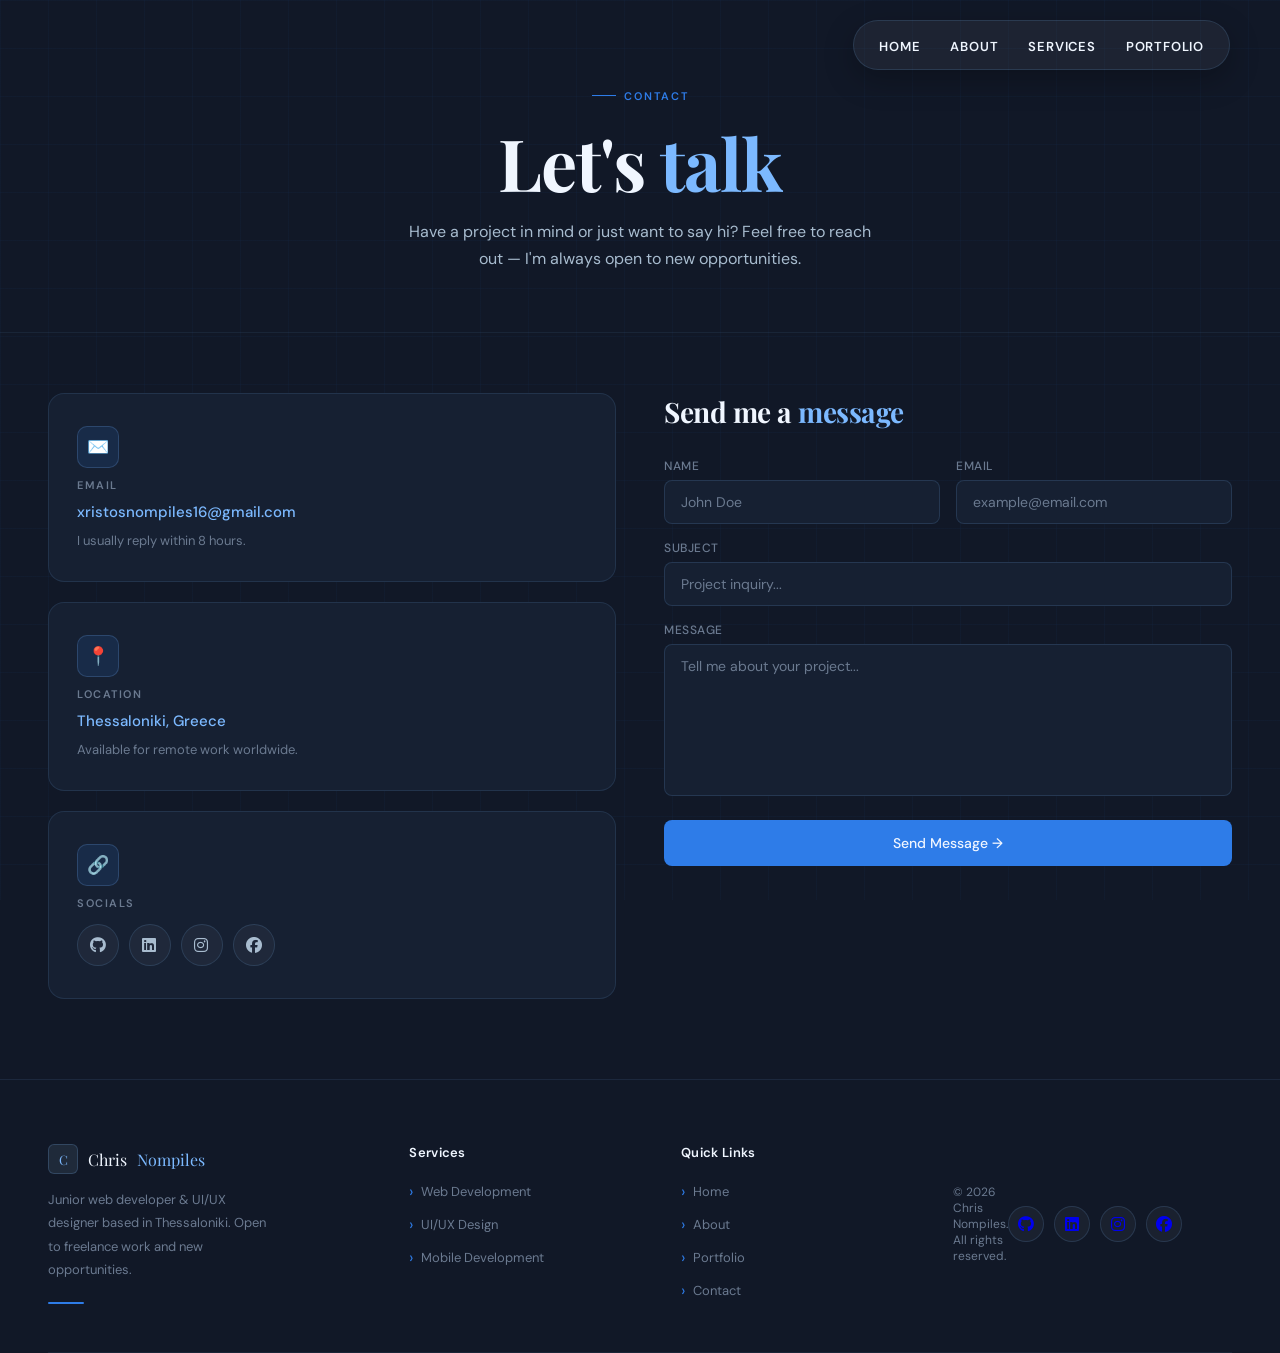
==== commit 04d232bc: "add link staylesheet and add realistic icons for socials links" ====
--- a/contact.html
+++ b/contact.html
@@ -7,6 +7,7 @@
     <link href="https://fonts.googleapis.com/css2?family=DM+Sans:wght@300;400;500;600&family=Playfair+Display:wght@700&display=swap" rel="stylesheet">
     <link rel="stylesheet" href="style.css">
     <link rel="stylesheet" href="contact.css">
+    <link rel="stylesheet" href="https://cdnjs.cloudflare.com/ajax/libs/font-awesome/6.5.2/css/all.min.css">
 </head>
 
 <body>
@@ -58,19 +59,19 @@
                 <div class="info-label">Socials</div>
                 <div class="socials-row">
                     <a href="https://github.com/CNompiles" target="_blank" class="social-btn github">
-                        <span class="social-icon">🐙</span>
+                        <i class="fa-brands fa-github"></i>
                         <span class="social-label">GitHub</span>
                     </a>
                     <a href="https://www.linkedin.com/in/chris-nompiles/" target="_blank" class="social-btn linkedin">
-                        <span class="social-icon">💼</span>
+                        <i class="fa-brands fa-linkedin"></i>
                         <span class="social-label">LinkedIn</span>
                     </a>
                     <a href="https://instagram.com/xristos_n21" target="_blank" class="social-btn instagram">
-                        <span class="social-icon">📸</span>
+                        <i class="fa-brands fa-instagram"></i>
                         <span class="social-label">Instagram</span>
                     </a>
                     <a href="https://www.facebook.com/profile.php?id=100079959027484" target="_blank" class="social-btn facebook">
-                        <span class="social-icon">👤</span>
+                        <i class="fa-brands fa-facebook"></i>
                         <span class="social-label">Facebook</span>
                     </a>
                 </div>
@@ -80,7 +81,7 @@
         <!-- Right -->
         <div class="contact-right">
             <h2>Send me a <span>message</span></h2>
-            <form class="contact-form" action="https://formspree.io/f/xristosnompiles16@gmail.com" method="POST">
+            <form class="contact-form" action="https://formspree.io/f/mnjrnvkr" method="POST">
                 <div class="form-row">
                     <div class="form-group">
                         <label>Name</label>
@@ -145,35 +146,25 @@
 
             <!-- Column 4: Contact -->
             
-            <div>
-                <div class="footer-col-title">Contact</div>
-                <ul class="footer-contact-list">
-                    <li>
-                        <span class="contact-icon">✉️</span>
-                        <a href="mailto:xristosnompiles16@gmail.com">xristosnompiles16@gmail.com</a>
-                    </li>
-                    <li>
-                        <span class="contact-icon">📍</span>
-                        <span>Thessaloniki, Greece</span>
-                    </li>
-                    <li>
-                        <span class="contact-icon">💼</span>
-                        <a href="contact.html">Available for freelance</a>
-                    </li>
-                </ul>
-            </div>
-
-        </div>
+            
 
         <!-- Bottom -->
         
         <div class="footer-bottom">
             <div class="footer-copy">© 2026 Chris Nompiles. All rights reserved.</div>
             <div class="footer-socials">
-                <a href="https://github.com/CNompiles" target="_blank" class="footer-social-btn github">🐙</a>
-                <a href="https://www.linkedin.com/in/chris-nompiles/" target="_blank" class="footer-social-btn linkedin">💼</a>
-                <a href="https://instagram.com/xristos_n21" target="_blank" class="footer-social-btn instagram">📸</a>
-                <a href="https://www.facebook.com/profile.php?id=100079959027484" target="_blank" class="footer-social-btn facebook">👤</a>
+                <a href="https://github.com/CNompiles" target="_blank" class="footer-social-btn github">
+                    <i class="fa-brands fa-github"></i>
+                </a>
+                <a href="https://www.linkedin.com/in/chris-nompiles/" target="_blank" class="footer-social-btn linkedin">
+                    <i class="fa-brands fa-linkedin"></i>
+                </a>
+                <a href="https://instagram.com/xristos_n21" target="_blank" class="footer-social-btn instagram">
+                    <i class="fa-brands fa-instagram"></i>
+                </a>
+                <a href="https://www.facebook.com/profile.php?id=100079959027484" target="_blank" class="footer-social-btn facebook">
+                    <i class="fa-brands fa-facebook"></i>
+                </a>
             </div>
         </div>
     </footer>
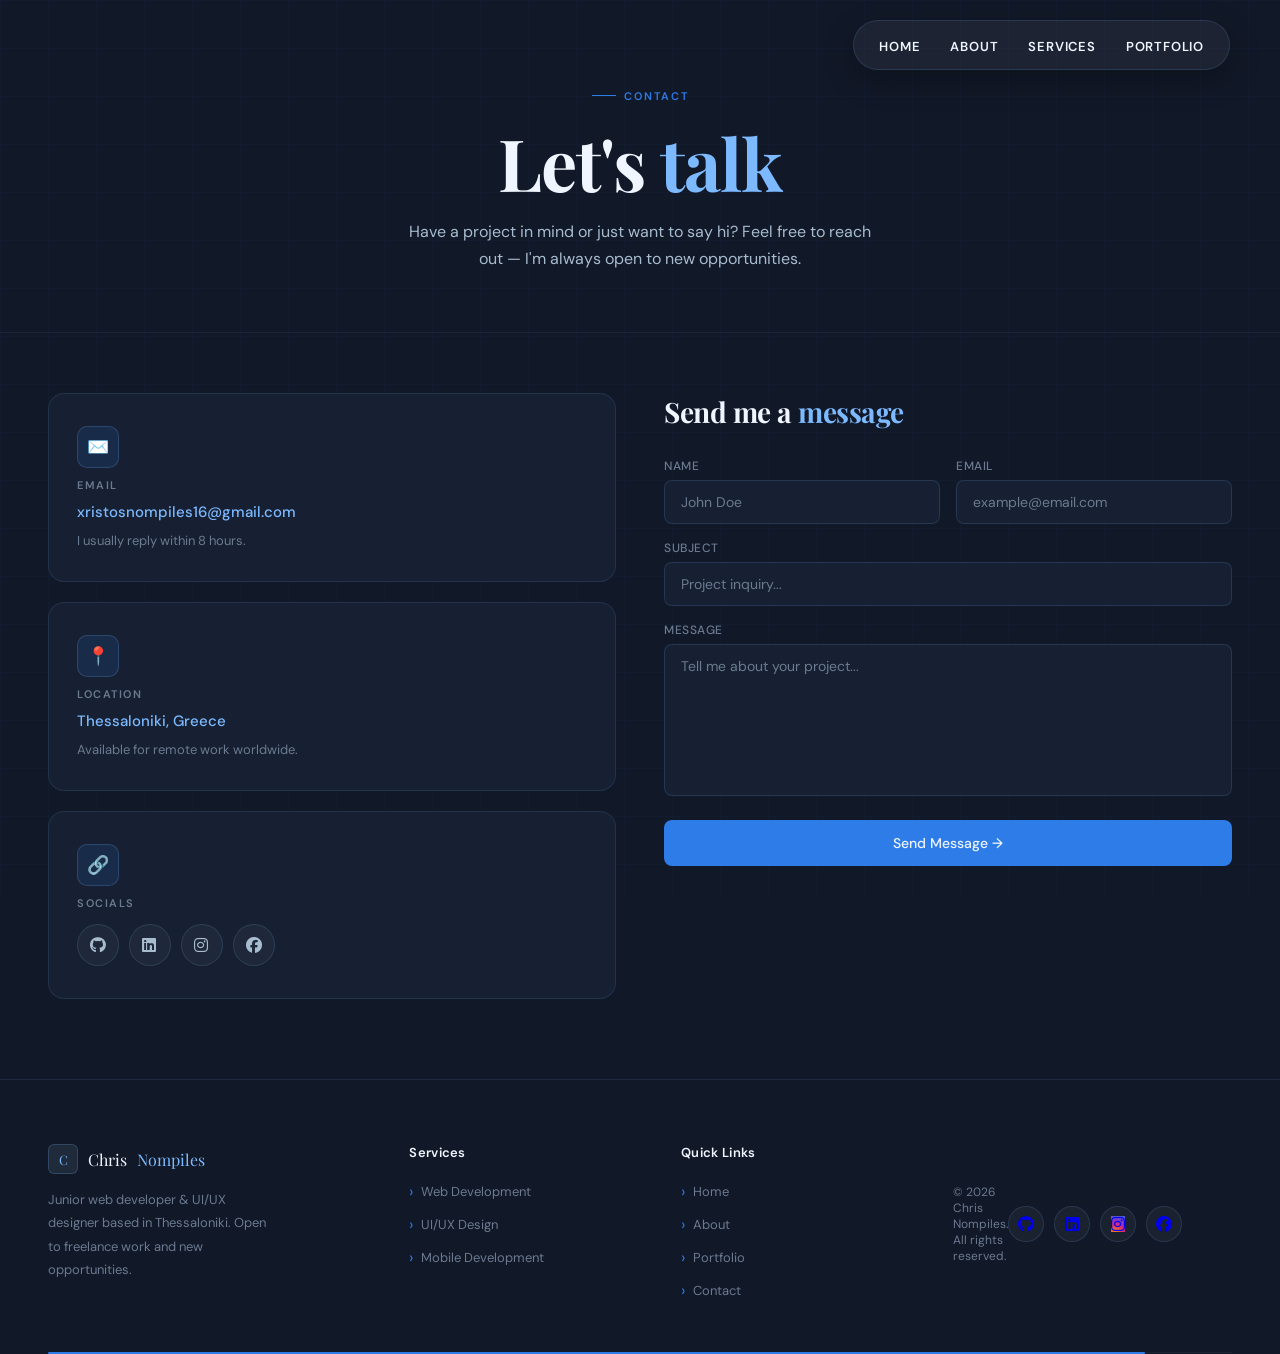
==== commit e789de1b: "fix and change rgb color for instagram link" ====
--- a/contact.html
+++ b/contact.html
@@ -160,7 +160,7 @@
                     <i class="fa-brands fa-linkedin"></i>
                 </a>
                 <a href="https://instagram.com/xristos_n21" target="_blank" class="footer-social-btn instagram">
-                    <i class="fa-brands fa-instagram"></i>
+                    <i class="fa-brands fa-instagram instagram-gradient"></i>
                 </a>
                 <a href="https://www.facebook.com/profile.php?id=100079959027484" target="_blank" class="footer-social-btn facebook">
                     <i class="fa-brands fa-facebook"></i>
--- a/style.css
+++ b/style.css
@@ -61,7 +61,7 @@
     box-shadow: 0 10px 30px rgba(0, 0, 0, 0.25);
     max-width: 600px;
     overflow: hidden;
-    transition: all 0.6s cubic-bezier(0.25, 1, 0.5, 1);
+    transition: all 1.4s cubic-bezier(0.16, 1, 0.3, 1);
 }
 
 /* The Burger icon that only appears on the scroll */
@@ -106,56 +106,62 @@
 
 /* Scroll status, Transform into a Ball */
 
-.ribbit-nav.scrolled {
-    left: calc(100% - 110px);
-    right: 50px;
-    width: 60px;
-    height: 60px;
-    border-radius: 50%;
-    padding: 0;
-    justify-content: center;
-    background: #000;
-}
-
-.ribbit-nav.scrolled .nav-links {
-    opacity: 0;
-    visibility: hidden;
-    position: absolute; /* Για να μην επηρεάζουν το μέγεθος της μπάλας */
-    pointer-events: none;
-}
-
-.ribbit-nav.scrolled .nav-trigger {
-    width: 50px;
-    height: 50px;
-    opacity: 1;
-}
-
-.ribbit-nav.scrolled:hover,
-.ribbit-nav.scrolled.js-open {
-    left: calc(100% - 450px); /* Ανοίγει προς τα αριστερά, μένοντας στη δεξιά πλευρά */
-    width: 400px; /* Το πλάτος που θέλεις να έχει όταν είναι ανοιχτό */
-    right: 50px;
-    border-radius: 30px;
-    padding: 0 30px;
-}
-
-.ribbit-nav.scrolled:hover .nav-links,
-.ribbit-nav.scrolled.js-open .nav-links {
-    opacity: 1;
-    visibility: visible;
-    pointer-events: auto;
-    position: relative;
-    /* Μικρή καθυστέρηση για να προλάβει να μεγαλώσει η μπάρα */
-    transition: opacity 0.4s ease 0.2s, visibility 0.4s ease 0.2s; 
-}
-
-/* Hide burger when menu is open */
-
-.ribbit-nav.scrolled.js-open .nav-trigger,
-.ribbit-nav.scrolled:hover .nav-trigger {
-    width: 0;
-    opacity: 0;
-    visibility: hidden;
+@media (min-width: 769px) {
+
+    /* Shrinks to a circle top-right */
+
+    .ribbit-nav.scrolled {
+        left: calc(100% - 110px);
+        right: 50px;
+        width: 60px;
+        height: 60px;
+        border-radius: 50%;
+        padding: 0;
+        justify-content: center;
+        background: rgba(124, 185, 255, 0.15);
+    }
+
+    .ribbit-nav.scrolled .nav-links {
+        opacity: 0;
+        visibility: hidden;
+        position: absolute;
+        pointer-events: none;
+        transition: opacity 0.4s ease, visibility 0.4s ease;
+}
+
+    .ribbit-nav.scrolled .nav-trigger {
+        width: 50px;
+        height: 50px;
+        opacity: 1;
+}
+
+    /* Expands to the left on hover */
+    
+    .ribbit-nav.scrolled:hover {
+        left: calc(100% - 450px);
+        right: 50px;
+        width: auto;
+        max-width: 600px;
+        border-radius: 30px;
+        padding: 0 25px;
+    }
+
+    .ribbit-nav.scrolled:hover .nav-links {
+        opacity: 1;
+        visibility: visible;
+        pointer-events: auto;
+        position: relative;
+        transition: opacity 0.5s ease 0.4s, visibility 0.5s ease 0.4s;
+}
+
+    /* Hide burger when menu is open */
+
+    .ribbit-nav.scrolled:hover .nav-trigger,
+    .ribbit-nav.scrolled.js-open .nav-trigger {
+        width: 0;
+        opacity: 0;
+        visibility: hidden;
+    }
 }
 
 .burger-bar {
@@ -725,32 +731,32 @@
 
 /* Portfolio Section */
 
-.portofolio {
+.portfolio {
     position: relative;
     z-index: 1;
     padding: 100px 48px;
     border-top: 0.5px solid rgba(124, 185, 255, 0.08);
 }
 
-.portofolio-header {
+.portfolio-header {
     display: flex;
     align-items: flex-end;
     justify-content: space-between;
     margin-bottom: 48px;
 }
 
-.portofolio-header h2 {
+.portfolio-header h2 {
     font-family: 'Playfair Display', serif;
     font-size: clamp(32px, 4vw, 48px);
     letter-spacing: -0.5px;
     line-height: 1.1;
 }
 
-.portofolio-header h2 span {
+.portfolio-header h2 span {
     color: var(--accent-light);
 }
 
-.portofolio-grid {
+.portfolio-grid {
     display: grid;
     grid-template-columns: repeat(3, 1fr);
     gap: 20px;
@@ -765,6 +771,8 @@
     overflow: hidden;
     transition: transform 0.2s, box-shadow 0.2s;
     cursor: pointer;
+    display: flex;
+    flex-direction: column;
 }
 
 .project-card:hover {
@@ -799,6 +807,9 @@
 
 .project-info {
     padding: 18px 20px;
+    display: flex;
+    flex-direction: column;
+    flex: 1;
 }
 
 .project-tags  {
@@ -836,10 +847,13 @@
 .project-links {
     display: flex;
     gap: 10px;
+    margin-top: auto;
+    position: relative;
+    top: 8px;
 }
 
 .project-link {
-    font-size: 12px;
+    font-size: 20px;
     color: var(--accent-light);
     text-decoration: none;
     font-weight: 500;
@@ -1051,10 +1065,12 @@
 }
 
 .footer-accent-line {
-    width: 36px;
+    width: 350%;
     height: 2px;
     background: var(--accent);
     border-radius: 2px;
+    position: relative;
+    top: 50px;
 }
 
 /* Column titles */
@@ -1171,6 +1187,11 @@
 .footer-social-btn.instagram:hover { background: linear-gradient(45deg, #f09433, #e6683c, #dc2743); border-color: #e6683c; }
 .footer-social-btn.facebook:hover { background: #1877f2; border-color: #1877f2; }
 
+.instagram-gradient {
+    background: radial-gradient(circle at 30% 107%, rgb(254, 218, 117) 0%, rgb(250, 126, 30) 5%, rgb(214, 41, 118) 45%, rgb(150, 47, 191) 60%, rgb(79, 91, 213) 90%);
+    display: inline-block;
+}
+
 /* Responsive - Tablet (max 1024px)*/
 
 @media (max-width: 1024px) {
@@ -1202,11 +1223,11 @@
 
     /* Portfolio */
 
-    .portofolio {
+    .portfolio {
         padding: 80px 32px;
     }
 
-    .portofolio-grid {
+    .portfolio-grid {
         grid-template-columns: repeat(2, 1fr);
     }
 
@@ -1224,6 +1245,13 @@
 
     .site-footer {
         padding: 48px 32px 0;
+    }
+
+    .footer-accent-line {
+        width: 210%;
+        height: 2px;
+        position: relative;
+        top: 150%;
     }
 
     .footer-top {
@@ -1235,77 +1263,96 @@
 /*Responsive - Mobile (max 768px)*/
 
 @media (max-width: 768px) {
+
+    /* Base state: open pill at bottom center */
+    
     .ribbit-nav {
-        background: rgba(17, 24, 39, 0.96);   
+        position: fixed;
+        top: 20px;
+        right: 20px;
+        bottom: auto;
+        left: auto;
+        transform: none;
+        width: max-content;
+        max-width: calc(100vw - 40px);
+        height: 50px;
+        border-radius: 30px;
+        padding: 0 20px;
+        background: rgba(17, 24, 39, 0.96);
         border: 0.5px solid rgba(124, 185, 255, 0.2);
-        bottom: 20px;
-        left: 50%;
-        right: auto;
-        transform: translateX(-50%);
-        top: auto;
-        width: max-content;
-        max-width: calc(100vw - 15px);
-    }
+        box-sizing: border-box;
+        overflow: hidden;
+}
+
+    .ribbit-nav .nav-links {
+    display: flex;
+    gap: 16px;
+    }
+
+    /* Scrolled state: shrinks to a ball, stays bottom center */
 
     .ribbit-nav.scrolled {
+        left: auto;
+        bottom: auto;
+        right: 20px;
+        top: 20px;
+        transform: none;
         width: 56px;
         height: 56px;
-        left: 50%;
-        transform: translateX(-50%);
-    }
-
-    .ribbit-nav.scrolled:hover {
-        max-width: 600px;
-        padding: 0 25px;
-        border-radius: 30px;
-        width: auto;
-    }
-
-    .ribbit-nav.scrolled:hover .nav-links {
-        opacity: 1;
-        pointer-events: auto;
-    }
-
-    .ribbit-nav.scrolled:hover .nav-trigger {
-        width: 0;
-        opacity: 0;
-    }
+        border-radius: 50%;
+        padding: 0;
+        background: rgba(124, 185, 255, 0.15);
+    }
+
+    /* Hide links when ball */
 
     .ribbit-nav.scrolled .nav-links {
         opacity: 0;
         visibility: hidden;
+        position: absolute;
         pointer-events: none;
     }
+
+    /* Show burger when ball */
 
     .ribbit-nav.scrolled .nav-trigger {
         display: flex;
-        width: 50px;
+        width: 56px;
+        height: 56px;
+        opacity: 1;
+    }
+
+    /* Tapped open: expands back to pill, stays bottom center */
+
+    .ribbit-nav.scrolled.js-open {
+        left: auto;
+        right: 20px;
+        top: 20px;
+        bottom: auto;
+        transform: none;
+        width: max-content;
+        max-width: calc(100vw - 40px);
         height: 50px;
-        opacity: 1;
-    }
-
-    .ribbit-nav.scrolled.js-open {
-        width: max-content;
-        height: 50px;
-        max-width: calc(100vw - 40px);
-        left: 50% !important;
-        right: auto !important;
-        top: auto !important;
-        bottom: 20px !important;
-        transform: translateX(-50%) !important;
+        border-radius: 30px;
         padding: 0 20px;
-        border-radius: 30px;
-    }
+        background: rgba(17, 24, 39, 0.96);
+        box-sizing: border-box;
+    }
+
+    /* Show links when open */
 
     .ribbit-nav.scrolled.js-open .nav-links {
         opacity: 1;
+        visibility: visible;
+        position: relative;
         pointer-events: auto;
-        gap: 15px;
-    }
+        gap: 16px;
+    }
+
+    /* Hide burger when open */
 
     .ribbit-nav.scrolled.js-open .nav-trigger {
-        width: 0;
-        opacity: 0;
+        display: none;
     }
 
     /* Hero */
@@ -1369,11 +1416,11 @@
 
     /* Portfolio */
 
-    .portofolio {
+    .portfolio {
         padding: 60px 20px;
     }
 
-    .portofolio-grid {
+    .portfolio-grid {
         grid-template-columns: 1fr;
     }
 
@@ -1405,6 +1452,13 @@
         padding: 20px 0 24px;
     }
 
+    .footer-accent-line {
+        width: 100%;
+        height: 2px;
+        position: relative;
+        top: 348%;
+    }
+
     .footer-socials {
         justify-content: center;
     }
@@ -1413,7 +1467,7 @@
         justify-content: center;
     }
 
-    .portofolio-header h2,
+    .portfolio-header h2,
     .services-header h2 {
         font-size: clamp(28px, 7vw, 40px);
     }
